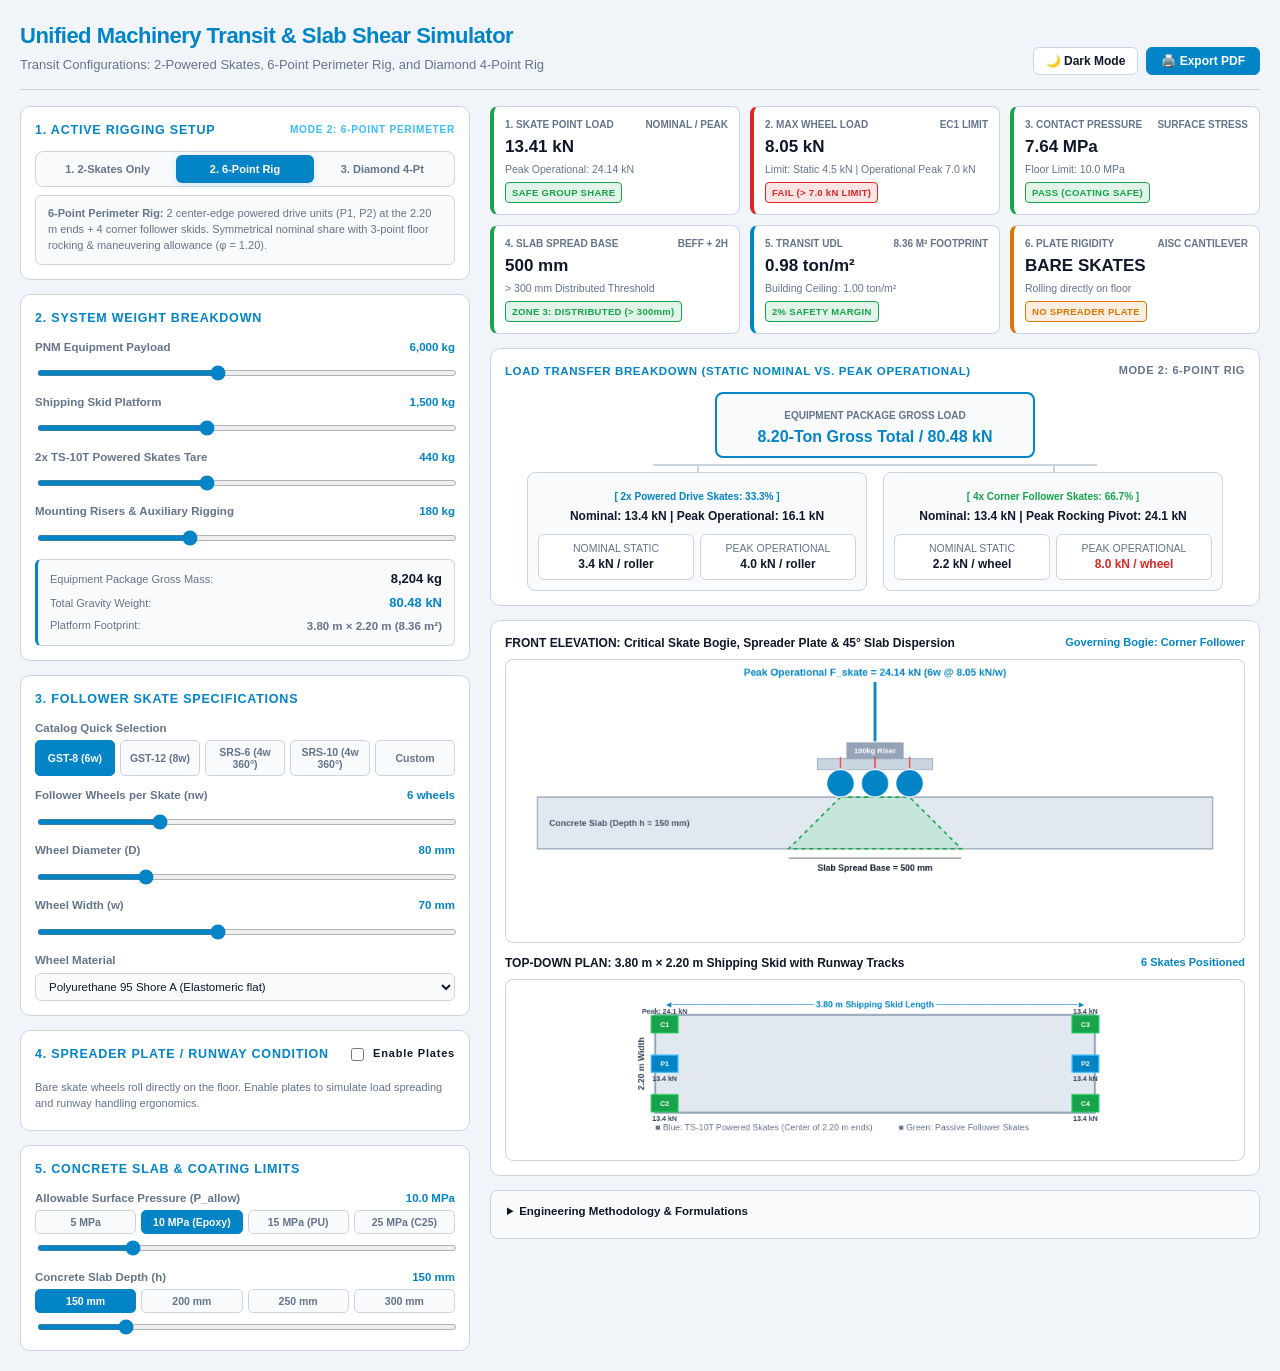
==== index.html @ 32d45520 "docs: refine engineering terminology from dynamic peak to peak operational load" ====
<!DOCTYPE html>
<html lang="en">
<head>
  <meta charset="UTF-8">
  <meta name="viewport" content="width=device-width, initial-scale=1.0">
  <title>Unified Machinery Transit & Slab Shear Simulator</title>

  <!-- Primary Meta Tags -->
  <meta name="title" content="Unified Machinery Transit & Slab Shear Simulator">
  <meta name="description" content="Civil & structural transit verification simulator: 2-skate baseline, 6-point perimeter rig, and Diamond 4-point rig with live spreader plate rigidity and slab shear dispersion.">
  <meta name="theme-color" content="#0b1120">

  <!-- Open Graph & Social Preview Cards -->
  <meta property="og:type" content="website">
  <meta property="og:url" content="https://loadskatesim.amirulazhj.tech/">
  <meta property="og:title" content="Unified Machinery Transit & Slab Shear Simulator">
  <meta property="og:description" content="Compare 2-skate, 6-point, and Diamond 4-point rigs against slab limits with live spreader plate curling and punching shear analysis.">
  <meta property="og:image" content="https://loadskatesim.amirulazhj.tech/preview.png">
  <meta property="og:image:width" content="1200">
  <meta property="og:image:height" content="630">

  <!-- Twitter Card -->
  <meta name="twitter:card" content="summary_large_image">
  <meta name="twitter:title" content="Unified Machinery Transit & Slab Shear Simulator">
  <meta name="twitter:description" content="Compare 2-skate, 6-point, and Diamond 4-point rigs against slab limits with live spreader plate curling analysis.">
  <meta name="twitter:image" content="https://loadskatesim.amirulazhj.tech/preview.png">

  <!-- Favicon Fallback for Link Previews -->
  <link rel="icon" type="image/svg+xml" href="data:image/svg+xml,<svg xmlns='http://www.w3.org/2000/svg' viewBox='0 0 100 100'><rect width='100' height='100' rx='20' fill='%230284c7'/><text y='.9em' font-size='70' x='15'>⚙️</text></svg>">

  <link rel="stylesheet" href="style.css">
</head>
<body>

<header class="header">
  <div>
    <h1>Unified Machinery Transit & Slab Shear Simulator</h1>
    <p>Transit Configurations: 2-Powered Skates, 6-Point Perimeter Rig, and Diamond 4-Point Rig</p>
  </div>
  <div class="header-actions">
    <!-- THEME TOGGLE BUTTON -->
    <button id="btnThemeToggle" class="btn-theme-toggle" type="button" aria-label="Toggle Light / Dark Mode" title="Toggle Light / Dark Mode">
      ☀️ Light Mode
    </button>
    <button onclick="window.print()" class="btn-action" aria-label="Export calculation report as PDF">🖨️ Export PDF</button>
  </div>
</header>

<main class="app-container">
  <!-- LEFT: CONTROLS -->
  <section class="controls-col" aria-label="Simulation Controls">
    
    <!-- 1. RIG CONFIGURATION SELECTOR -->
    <div class="panel">
      <div class="panel-title">
        <span>1. Active Rigging Setup</span>
        <span style="font-size:10px; color:#38bdf8;" id="lblSetupSummary">Mode 2: 6-Point Perimeter</span>
      </div>
      <div class="setup-toggle" role="tablist" aria-label="Rigging Configuration Selection">
        <button class="setup-btn" id="btnSetup1" role="tab" aria-selected="false">1. 2-Skates Only</button>
        <button class="setup-btn active" id="btnSetup2" role="tab" aria-selected="true">2. 6-Point Rig</button>
        <button class="setup-btn" id="btnSetup3" role="tab" aria-selected="false">3. Diamond 4-Pt</button>
      </div>
      <div class="sub-box" id="setupDesc" role="status">
        <strong>6-Point Perimeter Rig:</strong> 2 center-edge powered drive units (P1, P2) at the 2.20 m ends + 4 corner follower skids. Symmetrical nominal share with 3-point floor rocking & maneuvering allowance (φ = 1.20).
      </div>
    </div>

    <!-- 2. TOTAL SYSTEM MASS (STABLE, UNAFFECTED BY SPREADER PLATES) -->
    <div class="panel">
      <div class="panel-title"><span>2. System Weight Breakdown</span></div>
      <div class="form-group">
        <div class="label-wrap"><label for="inputPnmMass">PNM Equipment Payload</label><span class="val" id="lblPnmMass">6,000 kg</span></div>
        <input type="range" id="inputPnmMass" min="3000" max="10000" step="250" value="6000" aria-label="PNM Equipment Payload in kg">
      </div>
      <div class="form-group">
        <div class="label-wrap"><label for="inputSkidMass">Shipping Skid Platform</label><span class="val" id="lblSkidMass">1,500 kg</span></div>
        <input type="range" id="inputSkidMass" min="500" max="3000" step="100" value="1500" aria-label="Shipping Skid Platform mass in kg">
      </div>
      <div class="form-group">
        <div class="label-wrap"><label for="inputPoweredTare">2x TS-10T Powered Skates Tare</label><span class="val" id="lblPoweredTare">440 kg</span></div>
        <input type="range" id="inputPoweredTare" min="200" max="800" step="20" value="440" aria-label="2x TS-10T Powered Skates Tare in kg">
      </div>
      <div class="form-group">
        <div class="label-wrap"><label for="inputRiserMass">Mounting Risers & Auxiliary Rigging</label><span class="val" id="lblRiserMass">180 kg</span></div>
        <input type="range" id="inputRiserMass" min="0" max="500" step="10" value="180" aria-label="Mounting Risers and Auxiliary Rigging mass in kg">
      </div>

      <div class="sub-box sub-box-highlight">
        <div class="sub-box-row">
          <span>Equipment Package Gross Mass:</span>
          <strong id="lblTotalGrossMass">8,120 kg</strong>
        </div>
        <div class="sub-box-row">
          <span>Total Gravity Weight:</span>
          <strong id="lblTotalGrossWeight" class="val-accent">79.66 kN</strong>
        </div>
        <div class="sub-box-row">
          <span>Platform Footprint:</span>
          <strong class="val-muted">3.80 m × 2.20 m (8.36 m²)</strong>
        </div>
      </div>
    </div>

    <!-- 3. FOLLOWER SKATE SPECIFICATIONS -->
    <div class="panel" id="panelFollower">
      <div class="panel-title"><span>3. Follower Skate Specifications</span></div>
      <div class="form-group">
        <span class="label-wrap">Catalog Quick Selection</span>
        <div class="btn-group" id="btnGroupModels" style="flex-wrap: wrap;" role="group" aria-label="Skate catalog model selection">
          <button class="btn-preset active" data-model="GST-8">GST-8 (6w)</button>
          <button class="btn-preset" data-model="GST-12">GST-12 (8w)</button>
          <button class="btn-preset" data-model="SRS-6">SRS-6 (4w 360°)</button>
          <button class="btn-preset" data-model="SRS-10">SRS-10 (4w 360°)</button>
          <button class="btn-preset" data-model="CUSTOM">Custom</button>
        </div>
      </div>

      <div class="form-group">
        <div class="label-wrap"><label for="inputFollowerWheels">Follower Wheels per Skate (nw)</label><span class="val" id="lblFollowerWheels">6 wheels</span></div>
        <input type="range" id="inputFollowerWheels" min="2" max="16" step="2" value="6" aria-label="Follower Wheels per Skate">
      </div>
      <div class="form-group">
        <div class="label-wrap"><label for="inputFollowerDia">Wheel Diameter (D)</label><span class="val" id="lblFollowerDia">80 mm</span></div>
        <input type="range" id="inputFollowerDia" min="60" max="140" step="5" value="80" aria-label="Wheel Diameter in mm">
      </div>
      <div class="form-group">
        <div class="label-wrap"><label for="inputFollowerWidth">Wheel Width (w)</label><span class="val" id="lblFollowerWidth">70 mm</span></div>
        <input type="range" id="inputFollowerWidth" min="40" max="110" step="5" value="70" aria-label="Wheel Width in mm">
      </div>
      <div class="form-group">
        <label class="label-wrap" for="selectFollowerMat">Wheel Material</label>
        <select id="selectFollowerMat" aria-label="Wheel Material Selection">
          <option value="pu" selected>Polyurethane 95 Shore A (Elastomeric flat)</option>
          <option value="nylon">Polyamide / Nylon PA6 (Semi-rigid contact)</option>
          <option value="steel">Cast Steel / Iron (Rigid contact)</option>
        </select>
      </div>
    </div>

    <!-- 4. SPREADER PLATE CONFIGURATION -->
    <div class="panel">
      <div class="panel-title">
        <span>4. Spreader Plate / Runway Condition</span>
        <label style="display:flex; align-items:center; gap:6px; cursor:pointer; text-transform:none; font-size:11px;">
          <input type="checkbox" id="checkPlateEnable" style="accent-color:var(--accent); cursor:pointer;" aria-label="Enable Spreader Plates Runway">
          <strong style="color:var(--text-primary);">Enable Plates</strong>
        </label>
      </div>

      <div id="plateControls" style="display:none;">
        <div class="form-group"> 
          <label class="label-wrap" for="selectPlateSteel">Plate Material (10 Engineering Grades)</label>
          <select id="selectPlateSteel" aria-label="Spreader Plate Material Grade">
            <optgroup label="Structural & High-Strength Steels">
              <option value="ss400" selected>SS400 / S275JR (fy = 275 MPa)</option>
              <option value="s355">S355J2 / A572-50 (fy = 355 MPa)</option>
              <option value="strenx700">Strenx 700 (fy = 700 MPa)</option>
              <option value="hardox450">Hardox 450 (fy = 1,200 MPa)</option>
            </optgroup>
            <optgroup label="Lightweight Structural Metals">
              <option value="al6061">Aluminum 6061-T6 (fy = 276 MPa)</option>
              <option value="al7075">Aluminum 7075-T6 (fy = 505 MPa)</option>
            </optgroup>
            <optgroup label="Advanced Composites & Cleanroom">
              <option value="cfrp">Carbon Fiber CFRP (fy = 600 MPa)</option>
              <option value="g10">G10 / FR-4 Epoxy Glass (fy = 340 MPa)</option>
            </optgroup>
            <optgroup label="Floor-Safe Polymers & Timber">
              <option value="uhmwpe">UHMWPE Mat Polymer (fy = 25 MPa)</option>
              <option value="plywood">Phenolic Birch Plywood (fy = 35 MPa)</option>
            </optgroup>
          </select>
        </div>

        <div class="form-group">
          <span class="label-wrap">Runway Track Format Presets</span>
          <div class="btn-group" id="btnGroupPlates" style="flex-wrap: wrap;" role="group" aria-label="Runway Sheet Format Presets">
            <button class="btn-preset" data-w="300" data-l="300">Min Pad (300×300)</button>
            <button class="btn-preset active" data-w="610" data-l="2440">2×8 ft Runner</button>
            <button class="btn-preset" data-w="1220" data-l="2440">4×8 ft Sheet</button>
            <button class="btn-preset" data-w="1000" data-l="2000">Euro (1×2m)</button>
          </div>
        </div>

        <div class="form-group">
          <div class="label-wrap"><label for="inputPlateWidth">Runway Sheet Width (W)</label><span class="val" id="lblPlateWidth">610 mm</span></div>
          <input type="range" id="inputPlateWidth" min="250" max="1500" step="25" value="610" aria-label="Runway Sheet Width in mm">
        </div>
        <div class="form-group">
          <div class="label-wrap"><label for="inputPlateLength">Runway Sheet Length (L)</label><span class="val" id="lblPlateLength">2,440 mm</span></div>
          <input type="range" id="inputPlateLength" min="300" max="3000" step="50" value="2440" aria-label="Runway Sheet Length in mm">
        </div>
        <div class="form-group">
          <div class="label-wrap"><label for="inputPlateThick">Plate Thickness (t)</label><span class="val" id="lblPlateThick">16 mm</span></div>
          <input type="range" id="inputPlateThick" min="2" max="60" step="1" value="16" aria-label="Plate Thickness in mm">
        </div>

        <div class="sub-box sub-box-highlight">
          <div class="sub-box-row">
            <span>Code Minimum Width (B_min = 2h):</span>
            <strong id="lblRecWidth" class="val-accent">300 mm</strong>
          </div>
          <div class="sub-box-row">
            <span>Required Rigidity Thickness (t_req):</span>
            <strong id="lblRecThick" class="val-warn">11.2 mm</strong>
          </div>
          <div class="sub-box-divider">
            <div class="sub-box-row">
              <span>Single Runway Sheet Mass:</span>
              <strong id="lblPlateHandlingWeight">18.7 kg</strong>
            </div>
            <div id="lblHandlingBadge" style="font-size:10.5px; margin-top:2px;">Easy 1-Man Handling</div>
          </div>
        </div>
      </div>
      <div id="plateDisabledMsg" style="font-size:11px; color:var(--text-secondary); padding:4px 0;">
        Bare skate wheels roll directly on the floor. Enable plates to simulate load spreading and runway handling ergonomics.
      </div>
    </div>

    <!-- 5. FLOOR & SLAB BOUNDARY SETTINGS -->
    <div class="panel">
      <div class="panel-title"><span>5. Concrete Slab & Coating Limits</span></div>
      <div class="form-group">
        <label class="label-wrap" for="inputFloorStress"><span>Allowable Surface Pressure (P_allow)</span><span class="val" id="lblFloorStress">10.0 MPa</span></label>
        <div class="btn-group" id="btnGroupStress" style="flex-wrap: wrap;" role="group" aria-label="Surface pressure presets">
          <button class="btn-preset" data-stress="5.0">5 MPa</button>
          <button class="btn-preset active" data-stress="10.0">10 MPa (Epoxy)</button>
          <button class="btn-preset" data-stress="15.0">15 MPa (PU)</button>
          <button class="btn-preset" data-stress="25.0">25 MPa (C25)</button>
        </div>
        <input type="range" id="inputFloorStress" min="3" max="35" step="0.5" value="10" style="margin-top:6px;" aria-label="Allowable Surface Pressure in MPa">
      </div>

      <div class="form-group">
        <label class="label-wrap" for="inputSlabDepth"><span>Concrete Slab Depth (h)</span><span class="val" id="lblSlabDepth">150 mm</span></label>
        <div class="btn-group" id="btnGroupSlab" role="group" aria-label="Concrete slab depth presets">
          <button class="btn-preset active" data-h="150">150 mm</button>
          <button class="btn-preset" data-h="200">200 mm</button>
          <button class="btn-preset" data-h="250">250 mm</button>
          <button class="btn-preset" data-h="300">300 mm</button>
        </div>
        <input type="range" id="inputSlabDepth" min="100" max="350" step="10" value="150" style="margin-top:6px;" aria-label="Concrete Slab Depth in mm">
      </div>
    </div>

  </section>

  <!-- RIGHT: REAL-TIME RESULTS & VISUALIZATIONS -->
  <section class="visuals-col" aria-label="Simulation Visualizations and Results">

    <!-- 6 METRIC CARDS -->
    <div class="dashboard-grid" role="region" aria-label="Live Structural Metrics">
      <div class="dash-card" id="cardSkateLoad">
        <div class="meta"><span>1. SKATE POINT LOAD</span><span id="tagSkateMode">Nominal / Peak</span></div>
        <div class="main-val" id="valSkateLoad">13.53 kN</div>
        <div class="sub" id="subSkateLoad">Peak Operational: 24.36 kN</div>
        <div class="status-badge status-pass" id="badgeSkateLoad">SAFE GROUP</div>
      </div>

      <div class="dash-card" id="cardWheelLoad">
        <div class="meta"><span>2. MAX WHEEL LOAD</span><span>EC1 Limit</span></div>
        <div class="main-val" id="valWheelLoad">4.06 kN</div>
        <div class="sub" id="subWheelLoad">Limit: Static 4.5 kN | Operational Peak 7.0 kN</div>
        <div class="status-badge status-pass" id="badgeWheelLoad">PASS (SAFE)</div>
      </div>

      <div class="dash-card" id="cardPressure">
        <div class="meta"><span>3. CONTACT PRESSURE</span><span>Surface Stress</span></div>
        <div class="main-val" id="valPressure">4.20 MPa</div>
        <div class="sub" id="subPressure">Epoxy Limit: 10.0 MPa</div>
        <div class="status-badge status-pass" id="badgePressure">PASS (COATING SAFE)</div>
      </div>

      <div class="dash-card" id="cardDispersion">
        <div class="meta"><span>4. SLAB SPREAD BASE</span><span>Beff + 2h</span></div>
        <div class="main-val" id="valDispersion">620 mm</div>
        <div class="sub" id="subDispersion">&gt; 300 mm Distributed Threshold</div>
        <div class="status-badge status-pass" id="badgeDispersion">ZONE 3: DISTRIBUTED</div>
      </div>

      <div class="dash-card" id="cardUdl">
        <div class="meta"><span>5. TRANSIT UDL</span><span>8.36 m² Footprint</span></div>
        <div class="main-val" id="valUdl">0.97 ton/m²</div>
        <div class="sub">Building Ceiling: 1.00 ton/m²</div>
        <div class="status-badge status-pass" id="badgeUdl">PASS (SAFE UDL)</div>
      </div>

      <div class="dash-card" id="cardRigidity">
        <div class="meta"><span>6. PLATE RIGIDITY</span><span>AISC Cantilever</span></div>
        <div class="main-val" id="valRigidity">BARE SKATES</div>
        <div class="sub" id="subRigidity">No Spreader Plate Installed</div>
        <div class="status-badge status-warn" id="badgeRigidity">DIRECT ROLL</div>
      </div>
    </div>

    <!-- DYNAMIC LOAD TREE -->
    <div class="tree-container" role="region" aria-label="Load Transfer Hierarchy">
      <div class="tree-title">
        <span>Load Transfer Breakdown (Static Nominal vs. Peak Operational)</span>
        <span style="color:var(--text-secondary); font-size:11px;" id="lblTreeModeTag">Mode 2: 6-Point Rig</span>
      </div>
      <div class="tree-node-root">
        <span style="font-size:10px; color:var(--text-secondary); text-transform:uppercase; font-weight:700;">Equipment Package Gross Load</span>
        <div style="font-size:16px; font-weight:800; color:var(--accent);" id="treeRootVal">8.12-Ton Gross Total / 79.66 kN</div>
      </div>
      <div class="tree-branches" id="treeBranchWrap"></div>
    </div>

    <!-- CANVASES -->
    <div class="canvas-panel" role="region" aria-label="Schematic Engineering Diagrams">
      <div>
        <div style="font-size:12px; font-weight:700; color:var(--text-primary); margin-bottom:6px; display:flex; justify-content:space-between;">
          <span>FRONT ELEVATION: Critical Skate Bogie, Spreader Plate & 45° Slab Dispersion</span>
          <span style="color:var(--accent); font-size:11px;" id="lblFrontElevationSub">Governing Bogie: Corner Follower</span>
        </div>
        <div class="canvas-wrap">
          <canvas id="frontCanvas" width="940" height="360" role="img" aria-label="Front elevation cross-section schematic showing bogie wheel axles, spreader plate cantilever behavior, and 45 degree punch shear dispersion through concrete slab"></canvas>
        </div>
      </div>

      <div>
        <div style="font-size:12px; font-weight:700; color:var(--text-primary); margin-bottom:6px; display:flex; justify-content:space-between;">
          <span>TOP-DOWN PLAN: 3.80 m × 2.20 m Shipping Skid with Runway Tracks</span>
          <span style="color:var(--accent); font-size:11px;" id="lblTopPlanSub">6 Skates Positioned</span>
        </div>
        <div class="canvas-wrap">
          <canvas id="topCanvas" width="940" height="230" role="img" aria-label="Top-down plan view schematic of the 3.80 meter by 2.20 meter shipping skid platform with powered and follower skate layout"></canvas>
        </div>
      </div>
    </div>

    <!-- ASSUMPTIONS DRAWER -->
    <details class="assumptions-box">
      <summary>Engineering Methodology & Formulations</summary>
      <ul>
        <li><strong>Structural Code Minimum vs. Runway Practices:</strong> The building's structural slab mandates an absolute minimum spread width <i>B</i><sub>code, min</sub> = 2<i>h</i> (300 mm for a 150 mm slab) to transition punching shear into Zone 3 flexure. In practical transit, riggers use wider runway sheets (e.g., 610 mm or 1220 mm wide) so skates do not roll off the edge, which also significantly reduces the manual labor of leapfrogging small plates.</li>
        <li><strong>Peak Operational Load Mechanics (Rocking vs. Dynamic Inertia):</strong> Equipment transit at creeping speeds (&lt; 0.1 m/s) does not involve high-velocity inertial acceleration (<i>F = ma</i>). Instead, the governing peak operational load accounts for two real-world site conditions: (1) <strong>3-point floor out-of-flatness rocking</strong>, where concrete slab leveling tolerances shift 25%–35% of gross load onto a pivot corner, and (2) a <strong>quasi-static maneuvering allowance (φ = 1.20)</strong> per EN 1991-3 covering motor drive starting torque, stopping pitch, and wheel crossover at slab construction joints.</li>
        <li><strong>Mode 1 (2 Powered Skates Only):</strong> Baseline benchmark. Total gross load is divided equally by 2 (50% each = 40.2 kN nominal). The powered skates are positioned at the center of the 2.20 m ends. Without outriggers, high roller loads (&gt; 10 kN) cause severe slab punching risk.</li>
        <li><strong>Mode 2 (6-Point Perimeter Rig):</strong> 2 powered drive units (P1, P2) located at the center of the 2.20 m ends + 4 corner follower skids. Symmetrical nominal share is 1/6 each (13.5 kN). Floor rocking & maneuvering peak assumes 25% × 1.20 = 24.4 kN on the heaviest pivot corner, with 50% wheel ground contact.</li>
        <li><strong>Mode 3 (Diamond 4-Point Rig):</strong> 2 powered units (P1, P2) at the 2.20 m ends + 2 centerline swivel bogies (F1, F2) on the 3.80 m sides. Nominal share is 1/4 (20.3 kN). Deceleration pitching applies 35% × 1.20 = 34.1 kN peak. Enables 360° zero-turn rotation without floor scrubbing.</li>
        <li><strong>Spreader Plate Cantilever Mechanics (AISC Design Guide 1):</strong> Overhang cantilever distance <i>c</i> = (<i>B</i> − <i>W</i><sub>skate</sub>) / 2. Required plate thickness <i>t</i><sub>req</sub> = <i>c</i> √(3<i>p</i> / σ<sub>allow</sub>). If <i>t</i> &lt; <i>t</i><sub>req</sub>, the plate curls upward (potato chip), causing edge lift-off and concentrating the entire load as an illegal point punch.</li>
      </ul>
    </details>

  </section>
</main>

<!-- ENTRY SCRIPT: NATIVE ES6 MODULE -->
<script type="module" src="js/main.js"></script>
</body>
</html>
---- style.css ----
:root {
  /* DARK THEME (DEFAULT) */
  --bg-main: #0b1120;
  --bg-card: #1e293b;
  --bg-panel: #0f172a;
  --border: #334155;
  --accent: #38bdf8;
  --accent-glow: rgba(56, 189, 248, 0.25);
  --text-primary: #f8fafc;
  --text-secondary: #94a3b8;
  --pass: #22c55e;
  --pass-bg: rgba(34, 197, 94, 0.15);
  --fail: #ef4444;
  --fail-bg: rgba(239, 68, 68, 0.15);
  --warn: #eab308;
  --warn-bg: rgba(234, 179, 8, 0.15);
  --purple: #a855f7;
  --canvas-bg: #060913;
}

[data-theme="light"] {
  /* LIGHT THEME (CLEAN SLATE & WHITE) */
  --bg-main: #f1f5f9;
  --bg-card: #ffffff;
  --bg-panel: #f8fafc;
  --border: #cbd5e1;
  --accent: #0284c7;
  --accent-glow: rgba(2, 132, 199, 0.15);
  --text-primary: #0f172a;
  --text-secondary: #64748b;
  --pass: #16a34a;
  --pass-bg: rgba(22, 163, 74, 0.12);
  --fail: #dc2626;
  --fail-bg: rgba(220, 38, 38, 0.12);
  --warn: #d97706;
  --warn-bg: rgba(217, 119, 6, 0.12);
  --purple: #9333ea;
  --canvas-bg: #ffffff;
}

* { box-sizing: border-box; }

body {
  font-family: -apple-system, BlinkMacSystemFont, "Segoe UI", Roboto, "Helvetica Neue", Arial, sans-serif;
  background: var(--bg-main);
  color: var(--text-primary);
  margin: 0;
  padding: 20px;
  line-height: 1.45;
  transition: background-color 0.2s ease, color 0.2s ease;
}

/* Accessibility Focus States */
button:focus-visible, input:focus-visible, select:focus-visible, summary:focus-visible {
  outline: 2px solid var(--accent);
  outline-offset: 2px;
}

.header {
  max-width: 1440px;
  margin: 0 auto 16px auto;
  padding-bottom: 14px;
  border-bottom: 1px solid var(--border);
  display: flex;
  justify-content: space-between;
  align-items: flex-end;
  flex-wrap: wrap;
  gap: 12px;
}

.header h1 {
  margin: 0;
  font-size: 22px;
  color: var(--accent);
  letter-spacing: -0.5px;
}

.header p {
  margin: 4px 0 0 0;
  font-size: 13px;
  color: var(--text-secondary);
}

.header-actions {
  display: flex;
  gap: 8px;
  align-items: center;
}

.btn-action {
  background: var(--accent);
  color: #ffffff;
  border: 1px solid var(--accent);
  padding: 6px 14px;
  border-radius: 6px;
  font-size: 12px;
  font-weight: 700;
  cursor: pointer;
  text-decoration: none;
  display: inline-flex;
  align-items: center;
  gap: 5px;
  transition: all 0.15s ease;
}
.btn-action:hover { opacity: 0.9; }

.btn-theme-toggle {
  background: var(--bg-card);
  color: var(--text-primary);
  border: 1px solid var(--border);
  padding: 6px 12px;
  border-radius: 6px;
  font-size: 12px;
  font-weight: 600;
  cursor: pointer;
  display: inline-flex;
  align-items: center;
  gap: 6px;
  transition: all 0.15s ease;
}
.btn-theme-toggle:hover {
  border-color: var(--accent);
  color: var(--accent);
}

.app-container {
  max-width: 1440px;
  margin: 0 auto;
  display: grid;
  grid-template-columns: 450px 1fr;
  gap: 20px;
}

.controls-col {
  display: flex;
  flex-direction: column;
  gap: 14px;
}

.panel {
  background: var(--bg-card);
  border: 1px solid var(--border);
  border-radius: 10px;
  padding: 14px;
  transition: background-color 0.2s ease, border-color 0.2s ease;
}

.panel-title {
  font-size: 12.5px;
  font-weight: 700;
  color: var(--accent);
  text-transform: uppercase;
  letter-spacing: 0.8px;
  margin-bottom: 12px;
  display: flex;
  align-items: center;
  justify-content: space-between;
}

.form-group { margin-bottom: 11px; }
.form-group:last-child { margin-bottom: 0; }

.label-wrap {
  display: flex;
  justify-content: space-between;
  font-size: 11.5px;
  font-weight: 600;
  color: var(--text-secondary);
  margin-bottom: 4px;
}
.label-wrap .val { color: var(--accent); font-weight: 700; }

input[type=range] {
  width: 100%;
  height: 6px;
  background: var(--border);
  border-radius: 3px;
  outline: none;
  accent-color: var(--accent);
  cursor: pointer;
}

select {
  width: 100%;
  padding: 6px 9px;
  background: var(--bg-panel);
  border: 1px solid var(--border);
  border-radius: 6px;
  color: var(--text-primary);
  font-size: 11.5px;
  cursor: pointer;
}

.btn-group {
  display: flex;
  gap: 5px;
  margin-top: 4px;
}

.btn-preset {
  flex: 1;
  padding: 5px 6px;
  background: var(--bg-panel);
  border: 1px solid var(--border);
  border-radius: 5px;
  color: var(--text-secondary);
  font-size: 10.5px;
  cursor: pointer;
  font-weight: 600;
  transition: all 0.15s ease;
  text-align: center;
}
.btn-preset:hover, .btn-preset.active {
  background: var(--accent);
  color: #ffffff;
  border-color: var(--accent);
}

.setup-toggle {
  display: grid;
  grid-template-columns: 1fr 1fr 1fr;
  background: var(--bg-panel);
  padding: 3px;
  border-radius: 8px;
  border: 1px solid var(--border);
  margin-top: 4px;
}

.setup-btn {
  padding: 8px 4px;
  font-size: 11px;
  font-weight: 700;
  text-align: center;
  border-radius: 6px;
  cursor: pointer;
  border: none;
  color: var(--text-secondary);
  background: transparent;
  transition: all 0.2s;
}
.setup-btn.active {
  background: var(--accent);
  color: #ffffff;
  box-shadow: 0 2px 8px var(--accent-glow);
}

.sub-box {
  background: var(--bg-panel);
  border: 1px solid var(--border);
  border-radius: 6px;
  padding: 10px 12px;
  font-size: 11px;
  color: var(--text-secondary);
  margin-top: 8px;
  transition: background-color 0.2s ease, border-color 0.2s ease, color 0.2s ease;
}

.sub-box-highlight {
  border-left: 3px solid var(--accent);
  background: var(--bg-panel);
  margin-top: 12px;
}

.sub-box-row {
  display: flex;
  justify-content: space-between;
  align-items: center;
  margin-bottom: 5px;
}
.sub-box-row:last-child {
  margin-bottom: 0;
}
.sub-box-row span {
  color: var(--text-secondary);
}
.sub-box-row strong {
  color: var(--text-primary);
  font-size: 13px;
  font-weight: 700;
}

.sub-box-divider {
  margin-top: 6px;
  padding-top: 6px;
  border-top: 1px dashed var(--border);
}

.val-accent { color: var(--accent) !important; }
.val-warn { color: var(--warn) !important; }
.val-muted { color: var(--text-secondary) !important; font-size: 11.5px !important; }

.visuals-col {
  display: flex;
  flex-direction: column;
  gap: 14px;
}

.dashboard-grid {
  display: grid;
  grid-template-columns: repeat(3, 1fr);
  gap: 10px;
}

.dash-card {
  background: var(--bg-card);
  border: 1px solid var(--border);
  border-radius: 8px;
  padding: 11px;
  border-left: 4px solid var(--accent);
  position: relative;
  transition: background-color 0.2s ease, border-color 0.2s ease;
}
.dash-card.card-pass { border-left-color: var(--pass); }
.dash-card.card-fail { border-left-color: var(--fail); }
.dash-card.card-warn { border-left-color: var(--warn); }

.dash-card .meta {
  font-size: 10px;
  color: var(--text-secondary);
  text-transform: uppercase;
  font-weight: 700;
  margin-bottom: 3px;
  display: flex;
  justify-content: space-between;
}

.dash-card .main-val {
  font-size: 17px;
  font-weight: 800;
  color: var(--text-primary);
  margin-bottom: 2px;
}

.dash-card .sub { font-size: 10.5px; color: var(--text-secondary); }

.status-badge {
  display: inline-block;
  padding: 2.5px 6px;
  border-radius: 4px;
  font-size: 9.5px;
  font-weight: 800;
  margin-top: 5px;
  letter-spacing: 0.3px;
}
.status-pass { background: var(--pass-bg); color: var(--pass); border: 1px solid var(--pass); }
.status-fail { background: var(--fail-bg); color: var(--fail); border: 1px solid var(--fail); }
.status-warn { background: var(--warn-bg); color: var(--warn); border: 1px solid var(--warn); }

/* LOAD BREAKDOWN TREE DIAGRAM */
.tree-container {
  background: var(--bg-card);
  border: 1px solid var(--border);
  border-radius: 10px;
  padding: 14px;
}
.tree-title {
  font-size: 11.5px;
  font-weight: 700;
  color: var(--accent);
  text-transform: uppercase;
  letter-spacing: 0.6px;
  margin-bottom: 12px;
  display: flex;
  justify-content: space-between;
}
.tree-node-root {
  background: var(--bg-panel);
  border: 2px solid var(--accent);
  border-radius: 8px;
  padding: 8px 12px;
  text-align: center;
  max-width: 320px;
  margin: 0 auto;
}
.tree-branches {
  display: flex;
  justify-content: center;
  gap: 16px;
  margin-top: 14px;
  position: relative;
  flex-wrap: wrap;
}
.tree-branches::before {
  content: "";
  position: absolute;
  top: -8px;
  left: 20%;
  right: 20%;
  height: 2px;
  background: var(--border);
}
.tree-branch-col {
  flex: 1;
  min-width: 240px;
  max-width: 340px;
  background: var(--bg-panel);
  border: 1px solid var(--border);
  border-radius: 8px;
  padding: 10px;
  text-align: center;
  position: relative;
}
.tree-branch-col::before {
  content: "";
  position: absolute;
  top: -8px;
  left: 50%;
  width: 2px;
  height: 8px;
  background: var(--border);
}
.tree-leaf-grid {
  display: grid;
  grid-template-columns: 1fr 1fr;
  gap: 6px;
  margin-top: 8px;
}
.tree-leaf {
  background: var(--bg-card);
  border: 1px solid var(--border);
  border-radius: 6px;
  padding: 6px 4px;
  font-size: 10.5px;
  color: var(--text-secondary);
}
.tree-leaf strong { display: block; font-size: 12px; color: var(--text-primary); }

.canvas-panel {
  background: var(--bg-card);
  border: 1px solid var(--border);
  border-radius: 10px;
  padding: 14px;
  display: flex;
  flex-direction: column;
  gap: 12px;
}

.canvas-wrap {
  background: var(--canvas-bg);
  border-radius: 8px;
  border: 1px solid var(--border);
  overflow: hidden;
  transition: background-color 0.2s ease;
  width: 100%;
}

#frontCanvas {
  aspect-ratio: 940 / 360;
}

#topCanvas {
  aspect-ratio: 940 / 230;
}

canvas {
  display: block;
  width: 100%;
  height: auto;
}

.assumptions-box {
  background: var(--bg-panel);
  border: 1px solid var(--border);
  border-radius: 8px;
  padding: 12px 16px;
  font-size: 11.5px;
  color: var(--text-secondary);
}
.assumptions-box summary {
  font-weight: 700;
  color: var(--text-primary);
  cursor: pointer;
  outline: none;
  margin-bottom: 6px;
}
.assumptions-box ul { margin: 6px 0 0 16px; padding: 0; }
.assumptions-box li { margin-bottom: 4px; }

/* Responsive Media Queries */
@media (max-width: 1024px) {
  .app-container { grid-template-columns: 1fr; }
  .dashboard-grid { grid-template-columns: repeat(2, 1fr); }
}

@media (max-width: 680px) {
  body { padding: 12px; }
  .header { flex-direction: column; align-items: flex-start; }
  .header-actions { width: 100%; justify-content: flex-start; }
  .setup-toggle { grid-template-columns: 1fr; }
  .dashboard-grid { grid-template-columns: 1fr; }
  .tree-branches::before { display: none; }
  .tree-branch-col { max-width: 100%; }
}

/* Professional Print / PDF Export Report */
@media print {
  @page {
    size: A4 portrait;
    margin: 10mm 12mm;
  }
  body {
    background: #ffffff !important;
    color: #0f172a !important;
    padding: 0 !important;
    font-size: 11px !important;
  }
  .header-actions, .setup-toggle, .btn-group, input[type=range], select, .btn-theme-toggle {
    display: none !important;
  }
  .header {
    border-bottom: 2px solid #0f172a !important;
    margin-bottom: 12px !important;
    padding-bottom: 6px !important;
  }
  .header h1 {
    color: #0f172a !important;
    font-size: 18px !important;
  }
  .header p {
    color: #475569 !important;
    font-size: 11px !important;
  }
  .app-container {
    display: block !important;
  }
  .controls-col {
    display: grid !important;
    grid-template-columns: repeat(2, 1fr) !important;
    gap: 8px !important;
    margin-bottom: 12px !important;
  }
  .panel, .canvas-panel, .dash-card, .tree-container, .assumptions-box {
    border: 1px solid #cbd5e1 !important;
    background: #ffffff !important;
    color: #0f172a !important;
    box-shadow: none !important;
    page-break-inside: avoid;
    margin-bottom: 10px !important;
  }
  .dashboard-grid {
    grid-template-columns: repeat(3, 1fr) !important;
    gap: 8px !important;
    page-break-inside: avoid;
  }
  .dash-card {
    padding: 8px !important;
  }
  .dash-card .main-val, strong {
    color: #0f172a !important;
  }
  .dash-card .sub, .meta, .sub-box-row span, .label-wrap {
    color: #475569 !important;
  }
  .status-badge {
    border: 1px solid #64748b !important;
    background: #f8fafc !important;
    color: #0f172a !important;
  }
  .canvas-wrap {
    border: 1px solid #94a3b8 !important;
    background: #ffffff !important;
  }
  .tree-branch-col {
    border: 1px solid #cbd5e1 !important;
    background: #f8fafc !important;
  }
  .tree-leaf {
    border: 1px solid #e2e8f0 !important;
    background: #ffffff !important;
  }
  .assumptions-box {
    display: block !important;
  }
}
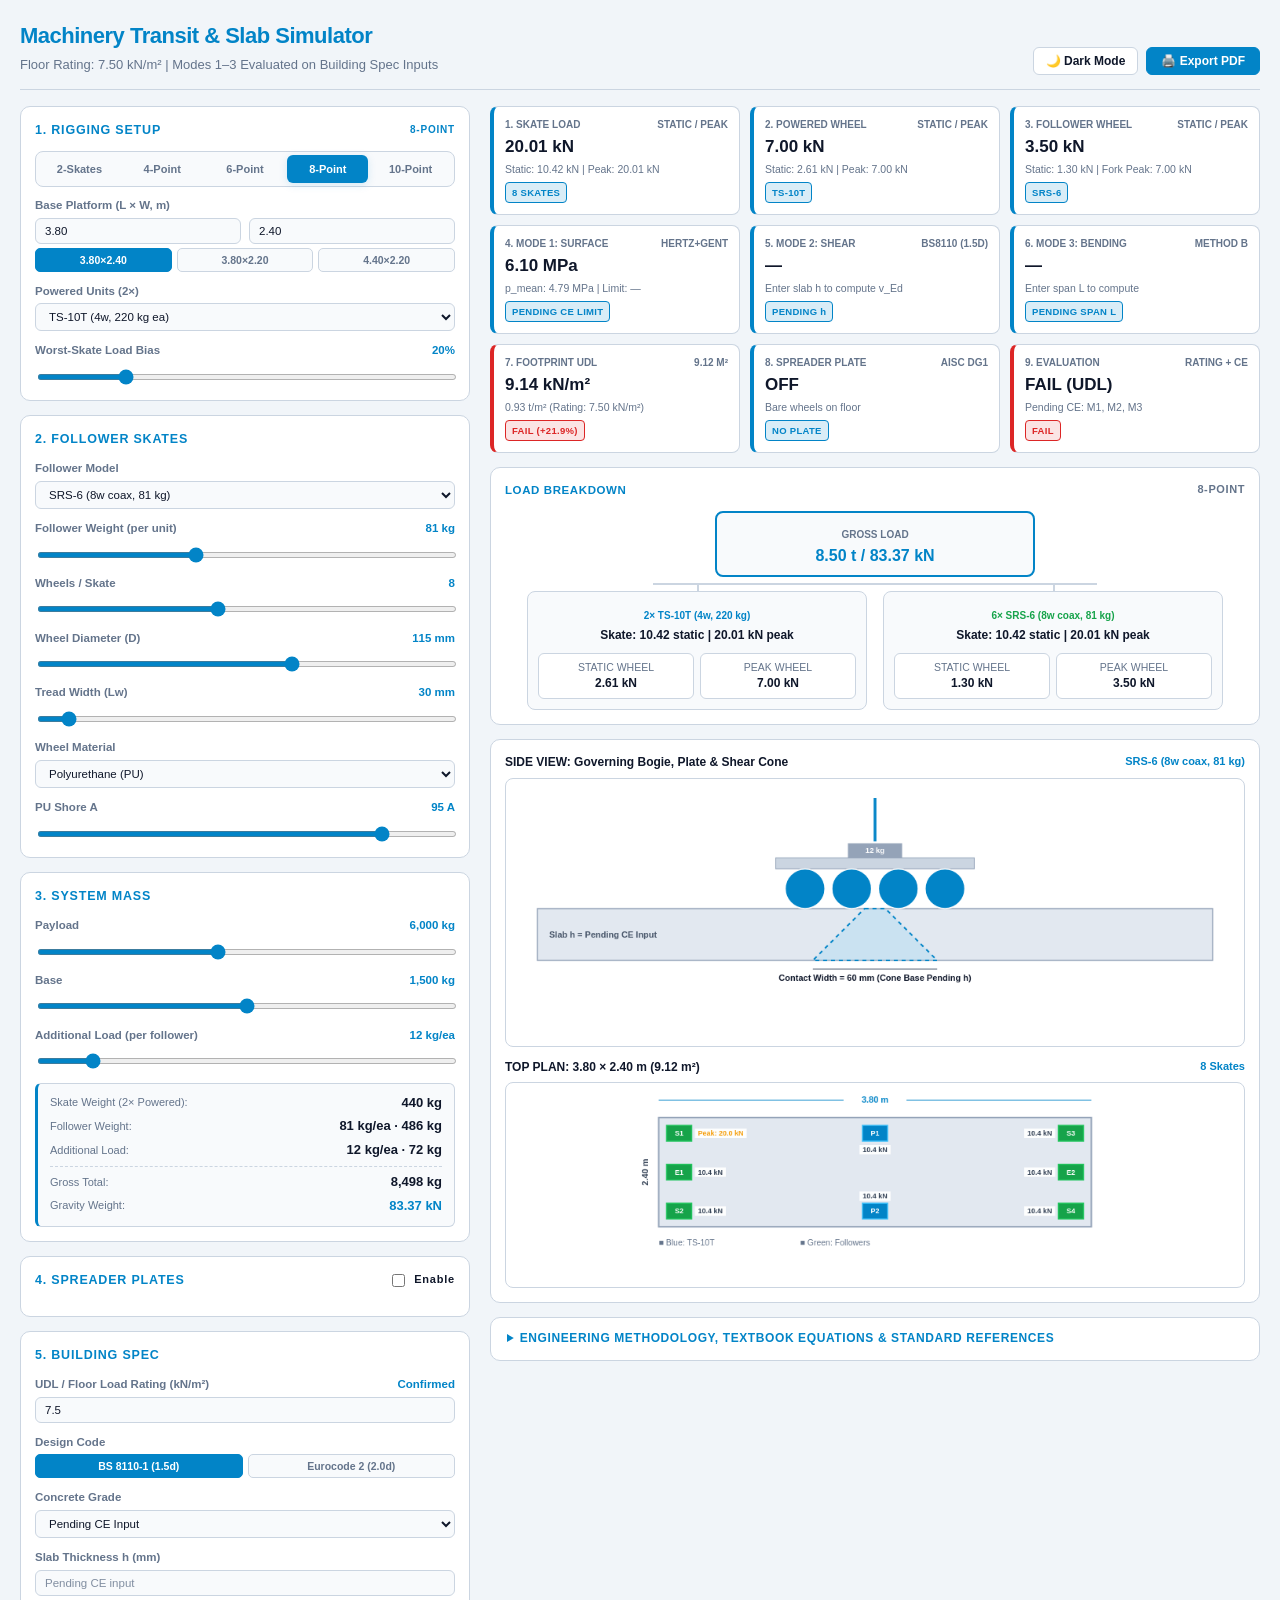
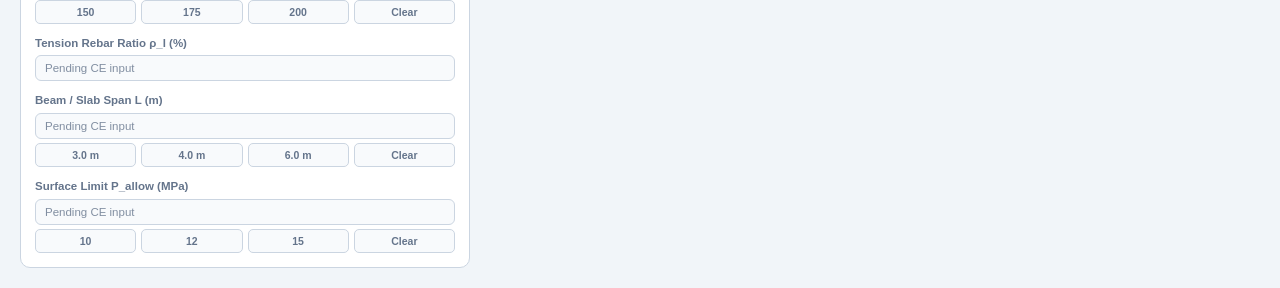
==== commit 04423fcc: "feat: align transit simulator with BS 8110 / EC2 floor loading study" ====
--- a/index.html
+++ b/index.html
@@ -3,351 +3,530 @@
 <head>
   <meta charset="UTF-8">
   <meta name="viewport" content="width=device-width, initial-scale=1.0">
-  <title>Unified Machinery Transit & Slab Shear Simulator</title>
-
-  <!-- Primary Meta Tags -->
-  <meta name="title" content="Unified Machinery Transit & Slab Shear Simulator">
-  <meta name="description" content="Civil & structural transit verification simulator: 2-skate baseline, 6-point perimeter rig, and Diamond 4-point rig with live spreader plate rigidity and slab shear dispersion.">
+  <title>Machinery Transit & Slab Simulator</title>
+  <meta name="description" content="Machinery transit load and suspended slab verification simulator (BS 8110-1 / Eurocode 2).">
   <meta name="theme-color" content="#0b1120">
-
-  <!-- Open Graph & Social Preview Cards -->
-  <meta property="og:type" content="website">
-  <meta property="og:url" content="https://loadskatesim.amirulazhj.tech/">
-  <meta property="og:title" content="Unified Machinery Transit & Slab Shear Simulator">
-  <meta property="og:description" content="Compare 2-skate, 6-point, and Diamond 4-point rigs against slab limits with live spreader plate curling and punching shear analysis.">
-  <meta property="og:image" content="https://loadskatesim.amirulazhj.tech/preview.png">
-  <meta property="og:image:width" content="1200">
-  <meta property="og:image:height" content="630">
-
-  <!-- Twitter Card -->
-  <meta name="twitter:card" content="summary_large_image">
-  <meta name="twitter:title" content="Unified Machinery Transit & Slab Shear Simulator">
-  <meta name="twitter:description" content="Compare 2-skate, 6-point, and Diamond 4-point rigs against slab limits with live spreader plate curling analysis.">
-  <meta name="twitter:image" content="https://loadskatesim.amirulazhj.tech/preview.png">
-
-  <!-- Favicon Fallback for Link Previews -->
   <link rel="icon" type="image/svg+xml" href="data:image/svg+xml,<svg xmlns='http://www.w3.org/2000/svg' viewBox='0 0 100 100'><rect width='100' height='100' rx='20' fill='%230284c7'/><text y='.9em' font-size='70' x='15'>⚙️</text></svg>">
-
-  <link rel="stylesheet" href="style.css">
+  <link rel="stylesheet" href="style.css?v=6">
 </head>
 <body>
 
 <header class="header">
   <div>
-    <h1>Unified Machinery Transit & Slab Shear Simulator</h1>
-    <p>Transit Configurations: 2-Powered Skates, 6-Point Perimeter Rig, and Diamond 4-Point Rig</p>
+    <h1>Machinery Transit & Slab Simulator</h1>
+    <p>Floor Rating: 7.50 kN/m² | Modes 1–3 Evaluated on Building Spec Inputs</p>
   </div>
   <div class="header-actions">
-    <!-- THEME TOGGLE BUTTON -->
-    <button id="btnThemeToggle" class="btn-theme-toggle" type="button" aria-label="Toggle Light / Dark Mode" title="Toggle Light / Dark Mode">
-      ☀️ Light Mode
-    </button>
-    <button onclick="window.print()" class="btn-action" aria-label="Export calculation report as PDF">🖨️ Export PDF</button>
+    <button id="btnThemeToggle" class="btn-theme-toggle" type="button" aria-label="Toggle Light / Dark Mode">☀️ Light Mode</button>
+    <button onclick="window.print()" class="btn-action" aria-label="Export PDF">🖨️ Export PDF</button>
   </div>
 </header>
 
 <main class="app-container">
   <!-- LEFT: CONTROLS -->
-  <section class="controls-col" aria-label="Simulation Controls">
-    
-    <!-- 1. RIG CONFIGURATION SELECTOR -->
+  <section class="controls-col" aria-label="Controls">
+
+    <!-- 1. RIGGING SETUP -->
     <div class="panel">
       <div class="panel-title">
-        <span>1. Active Rigging Setup</span>
-        <span style="font-size:10px; color:#38bdf8;" id="lblSetupSummary">Mode 2: 6-Point Perimeter</span>
-      </div>
-      <div class="setup-toggle" role="tablist" aria-label="Rigging Configuration Selection">
-        <button class="setup-btn" id="btnSetup1" role="tab" aria-selected="false">1. 2-Skates Only</button>
-        <button class="setup-btn active" id="btnSetup2" role="tab" aria-selected="true">2. 6-Point Rig</button>
-        <button class="setup-btn" id="btnSetup3" role="tab" aria-selected="false">3. Diamond 4-Pt</button>
-      </div>
-      <div class="sub-box" id="setupDesc" role="status">
-        <strong>6-Point Perimeter Rig:</strong> 2 center-edge powered drive units (P1, P2) at the 2.20 m ends + 4 corner follower skids. Symmetrical nominal share with 3-point floor rocking & maneuvering allowance (φ = 1.20).
-      </div>
-    </div>
-
-    <!-- 2. TOTAL SYSTEM MASS (STABLE, UNAFFECTED BY SPREADER PLATES) -->
+        <span>1. Rigging Setup</span>
+        <span style="font-size:10px; color:var(--accent);" id="lblSetupSummary">8-Point</span>
+      </div>
+      <div class="setup-toggle" role="tablist" aria-label="Rigging Configuration">
+        <button class="setup-btn" id="btnSetup1" role="tab" aria-selected="false">2-Skates</button>
+        <button class="setup-btn" id="btnSetup2" role="tab" aria-selected="false">4-Point</button>
+        <button class="setup-btn" id="btnSetup3" role="tab" aria-selected="false">6-Point</button>
+        <button class="setup-btn active" id="btnSetup4" role="tab" aria-selected="true">8-Point</button>
+        <button class="setup-btn" id="btnSetup5" role="tab" aria-selected="false">10-Point</button>
+      </div>
+
+      <div class="form-group" style="margin-top:10px;">
+        <span class="label-wrap">Base Platform (L × W, m)</span>
+        <div class="input-row-2">
+          <div>
+            <input type="number" id="inputPlatL" min="1.0" max="10.0" step="0.1" value="3.80" aria-label="Base Length (m)">
+          </div>
+          <div>
+            <input type="number" id="inputPlatW" min="1.0" max="5.0" step="0.1" value="2.40" aria-label="Base Width (m)">
+          </div>
+        </div>
+        <div class="btn-group" id="btnGroupPlatform" role="group" aria-label="Platform Base Presets">
+          <button class="btn-preset active" data-l="3.80" data-w="2.40">3.80×2.40</button>
+          <button class="btn-preset" data-l="3.80" data-w="2.20">3.80×2.20</button>
+          <button class="btn-preset" data-l="4.40" data-w="2.20">4.40×2.20</button>
+        </div>
+      </div>
+
+      <div class="form-group">
+        <label class="label-wrap" for="selectPoweredModel">Powered Units (2×)</label>
+        <select id="selectPoweredModel">
+          <option value="TS-10T" selected>TS-10T (4w, 220 kg ea)</option>
+          <option value="TC-30T">TC 30Ton (8w, 385 kg ea)</option>
+        </select>
+      </div>
+
+      <div class="form-group" id="biasGroup">
+        <div class="label-wrap">
+          <label for="inputSkateBias">Worst-Skate Load Bias</label>
+          <span class="val" id="lblSkateBias">20%</span>
+        </div>
+        <input type="range" id="inputSkateBias" min="10" max="60" step="1" value="20">
+      </div>
+    </div>
+
+    <!-- 2. FOLLOWER SKATES (UPPER MASS SECTION) -->
+    <div class="panel" id="panelFollower">
+      <div class="panel-title"><span>2. Follower Skates</span></div>
+      <div class="form-group">
+        <label class="label-wrap" for="selectFollowerModel">Follower Model</label>
+        <select id="selectFollowerModel">
+          <optgroup label="GST Series">
+            <option value="GST-8">GST-8 (6w, 28 kg)</option>
+            <option value="GST-12">GST-12 (8w, 38 kg)</option>
+          </optgroup>
+          <optgroup label="SRS Series">
+            <option value="SRS-6" selected>SRS-6 (8w coax, 81 kg)</option>
+            <option value="SRS-10">SRS-10 (4w, 95 kg)</option>
+          </optgroup>
+          <optgroup label="CRQ Series">
+            <option value="CRQ-8">CRQ-8 (8w coax, 85 kg)</option>
+          </optgroup>
+          <optgroup label="Manual">
+            <option value="CUSTOM">Custom Follower</option>
+          </optgroup>
+        </select>
+      </div>
+
+      <div class="form-group">
+        <div class="label-wrap"><label for="inputFollowerWeight">Follower Weight (per unit)</label><span class="val" id="lblFollowerWeight">81 kg</span></div>
+        <input type="range" id="inputFollowerWeight" min="10" max="200" step="1" value="81">
+      </div>
+      <div class="form-group">
+        <div class="label-wrap"><label for="inputFollowerWheels">Wheels / Skate</label><span class="val" id="lblFollowerWheels">8</span></div>
+        <input type="range" id="inputFollowerWheels" min="2" max="16" step="2" value="8">
+      </div>
+      <div class="form-group">
+        <div class="label-wrap"><label for="inputFollowerDia">Wheel Diameter (D)</label><span class="val" id="lblFollowerDia">115 mm</span></div>
+        <input type="range" id="inputFollowerDia" min="60" max="150" step="5" value="115">
+      </div>
+      <div class="form-group">
+        <div class="label-wrap"><label for="inputFollowerWidth">Tread Width (Lw)</label><span class="val" id="lblFollowerWidth">30 mm</span></div>
+        <input type="range" id="inputFollowerWidth" min="25" max="110" step="5" value="30">
+      </div>
+      <div class="form-group">
+        <label class="label-wrap" for="selectFollowerMat">Wheel Material</label>
+        <select id="selectFollowerMat">
+          <option value="pu" selected>Polyurethane (PU)</option>
+          <option value="nylon">Nylon PA6</option>
+          <option value="steel">Cast Steel</option>
+        </select>
+      </div>
+      <div class="form-group" id="shoreAGroup">
+        <div class="label-wrap"><label for="inputShoreA">PU Shore A</label><span class="val" id="lblShoreA">95 A</span></div>
+        <input type="range" id="inputShoreA" min="80" max="98" step="1" value="95">
+      </div>
+    </div>
+
+    <!-- 3. SYSTEM MASS -->
     <div class="panel">
-      <div class="panel-title"><span>2. System Weight Breakdown</span></div>
-      <div class="form-group">
-        <div class="label-wrap"><label for="inputPnmMass">PNM Equipment Payload</label><span class="val" id="lblPnmMass">6,000 kg</span></div>
-        <input type="range" id="inputPnmMass" min="3000" max="10000" step="250" value="6000" aria-label="PNM Equipment Payload in kg">
-      </div>
-      <div class="form-group">
-        <div class="label-wrap"><label for="inputSkidMass">Shipping Skid Platform</label><span class="val" id="lblSkidMass">1,500 kg</span></div>
-        <input type="range" id="inputSkidMass" min="500" max="3000" step="100" value="1500" aria-label="Shipping Skid Platform mass in kg">
-      </div>
-      <div class="form-group">
-        <div class="label-wrap"><label for="inputPoweredTare">2x TS-10T Powered Skates Tare</label><span class="val" id="lblPoweredTare">440 kg</span></div>
-        <input type="range" id="inputPoweredTare" min="200" max="800" step="20" value="440" aria-label="2x TS-10T Powered Skates Tare in kg">
-      </div>
-      <div class="form-group">
-        <div class="label-wrap"><label for="inputRiserMass">Mounting Risers & Auxiliary Rigging</label><span class="val" id="lblRiserMass">180 kg</span></div>
-        <input type="range" id="inputRiserMass" min="0" max="500" step="10" value="180" aria-label="Mounting Risers and Auxiliary Rigging mass in kg">
+      <div class="panel-title"><span>3. System Mass</span></div>
+      <div class="form-group">
+        <div class="label-wrap"><label for="inputPnmMass">Payload</label><span class="val" id="lblPnmMass">6,000 kg</span></div>
+        <input type="range" id="inputPnmMass" min="3000" max="10000" step="250" value="6000">
+      </div>
+      <div class="form-group">
+        <div class="label-wrap"><label for="inputBaseMass">Base</label><span class="val" id="lblBaseMass">1,500 kg</span></div>
+        <input type="range" id="inputBaseMass" min="0" max="3000" step="100" value="1500">
+      </div>
+      <div class="form-group">
+        <div class="label-wrap"><label for="inputAddLoad">Additional Load (per follower)</label><span class="val" id="lblAddLoad">12 kg/ea</span></div>
+        <input type="range" id="inputAddLoad" min="0" max="100" step="1" value="12">
       </div>
 
       <div class="sub-box sub-box-highlight">
         <div class="sub-box-row">
-          <span>Equipment Package Gross Mass:</span>
-          <strong id="lblTotalGrossMass">8,120 kg</strong>
+          <span>Skate Weight (2× Powered):</span>
+          <strong id="lblPoweredWeightSum">440 kg</strong>
         </div>
         <div class="sub-box-row">
-          <span>Total Gravity Weight:</span>
-          <strong id="lblTotalGrossWeight" class="val-accent">79.66 kN</strong>
+          <span>Follower Weight:</span>
+          <strong id="lblFollowerWeightSum">81 kg/ea · 486 kg</strong>
         </div>
         <div class="sub-box-row">
-          <span>Platform Footprint:</span>
-          <strong class="val-muted">3.80 m × 2.20 m (8.36 m²)</strong>
-        </div>
-      </div>
-    </div>
-
-    <!-- 3. FOLLOWER SKATE SPECIFICATIONS -->
-    <div class="panel" id="panelFollower">
-      <div class="panel-title"><span>3. Follower Skate Specifications</span></div>
-      <div class="form-group">
-        <span class="label-wrap">Catalog Quick Selection</span>
-        <div class="btn-group" id="btnGroupModels" style="flex-wrap: wrap;" role="group" aria-label="Skate catalog model selection">
-          <button class="btn-preset active" data-model="GST-8">GST-8 (6w)</button>
-          <button class="btn-preset" data-model="GST-12">GST-12 (8w)</button>
-          <button class="btn-preset" data-model="SRS-6">SRS-6 (4w 360°)</button>
-          <button class="btn-preset" data-model="SRS-10">SRS-10 (4w 360°)</button>
-          <button class="btn-preset" data-model="CUSTOM">Custom</button>
-        </div>
-      </div>
-
-      <div class="form-group">
-        <div class="label-wrap"><label for="inputFollowerWheels">Follower Wheels per Skate (nw)</label><span class="val" id="lblFollowerWheels">6 wheels</span></div>
-        <input type="range" id="inputFollowerWheels" min="2" max="16" step="2" value="6" aria-label="Follower Wheels per Skate">
-      </div>
-      <div class="form-group">
-        <div class="label-wrap"><label for="inputFollowerDia">Wheel Diameter (D)</label><span class="val" id="lblFollowerDia">80 mm</span></div>
-        <input type="range" id="inputFollowerDia" min="60" max="140" step="5" value="80" aria-label="Wheel Diameter in mm">
-      </div>
-      <div class="form-group">
-        <div class="label-wrap"><label for="inputFollowerWidth">Wheel Width (w)</label><span class="val" id="lblFollowerWidth">70 mm</span></div>
-        <input type="range" id="inputFollowerWidth" min="40" max="110" step="5" value="70" aria-label="Wheel Width in mm">
-      </div>
-      <div class="form-group">
-        <label class="label-wrap" for="selectFollowerMat">Wheel Material</label>
-        <select id="selectFollowerMat" aria-label="Wheel Material Selection">
-          <option value="pu" selected>Polyurethane 95 Shore A (Elastomeric flat)</option>
-          <option value="nylon">Polyamide / Nylon PA6 (Semi-rigid contact)</option>
-          <option value="steel">Cast Steel / Iron (Rigid contact)</option>
-        </select>
-      </div>
-    </div>
-
-    <!-- 4. SPREADER PLATE CONFIGURATION -->
+          <span>Additional Load:</span>
+          <strong id="lblAddLoadSum">12 kg/ea · 72 kg</strong>
+        </div>
+        <div class="sub-box-divider">
+          <div class="sub-box-row">
+            <span>Gross Total:</span>
+            <strong id="lblTotalGrossMass">8,498 kg</strong>
+          </div>
+          <div class="sub-box-row">
+            <span>Gravity Weight:</span>
+            <strong id="lblTotalGrossWeight" class="val-accent">83.37 kN</strong>
+          </div>
+        </div>
+      </div>
+    </div>
+
+    <!-- 4. SPREADER PLATES -->
     <div class="panel">
       <div class="panel-title">
-        <span>4. Spreader Plate / Runway Condition</span>
+        <span>4. Spreader Plates</span>
         <label style="display:flex; align-items:center; gap:6px; cursor:pointer; text-transform:none; font-size:11px;">
-          <input type="checkbox" id="checkPlateEnable" style="accent-color:var(--accent); cursor:pointer;" aria-label="Enable Spreader Plates Runway">
-          <strong style="color:var(--text-primary);">Enable Plates</strong>
+          <input type="checkbox" id="checkPlateEnable" style="accent-color:var(--accent); cursor:pointer;">
+          <strong style="color:var(--text-primary);">Enable</strong>
         </label>
       </div>
 
       <div id="plateControls" style="display:none;">
-        <div class="form-group"> 
-          <label class="label-wrap" for="selectPlateSteel">Plate Material (10 Engineering Grades)</label>
-          <select id="selectPlateSteel" aria-label="Spreader Plate Material Grade">
-            <optgroup label="Structural & High-Strength Steels">
-              <option value="ss400" selected>SS400 / S275JR (fy = 275 MPa)</option>
-              <option value="s355">S355J2 / A572-50 (fy = 355 MPa)</option>
-              <option value="strenx700">Strenx 700 (fy = 700 MPa)</option>
-              <option value="hardox450">Hardox 450 (fy = 1,200 MPa)</option>
-            </optgroup>
-            <optgroup label="Lightweight Structural Metals">
-              <option value="al6061">Aluminum 6061-T6 (fy = 276 MPa)</option>
-              <option value="al7075">Aluminum 7075-T6 (fy = 505 MPa)</option>
-            </optgroup>
-            <optgroup label="Advanced Composites & Cleanroom">
-              <option value="cfrp">Carbon Fiber CFRP (fy = 600 MPa)</option>
-              <option value="g10">G10 / FR-4 Epoxy Glass (fy = 340 MPa)</option>
-            </optgroup>
-            <optgroup label="Floor-Safe Polymers & Timber">
-              <option value="uhmwpe">UHMWPE Mat Polymer (fy = 25 MPa)</option>
-              <option value="plywood">Phenolic Birch Plywood (fy = 35 MPa)</option>
-            </optgroup>
+        <div class="form-group">
+          <label class="label-wrap" for="selectPlateSteel">Plate Material</label>
+          <select id="selectPlateSteel">
+            <option value="ss400" selected>SS400 / S275JR Mild Steel (fy 275 MPa)</option>
+            <option value="s355">S355J2 / A572-50 High-Strength Steel (fy 355 MPa)</option>
+            <option value="strenx700">Strenx 700 Structural Steel (fy 700 MPa)</option>
+            <option value="hardox450">Hardox 450 Abrasion-Resistant Steel (fy 1,200 MPa)</option>
+            <option value="al6061">Aluminum 6061-T6 Alloy (fy 276 MPa)</option>
+            <option value="al7075">Aluminum 7075-T6 Aerospace Alloy (fy 505 MPa)</option>
+            <option value="cfrp">Carbon Fiber Composite CFRP (fy 600 MPa)</option>
+            <option value="g10">G10 / FR-4 Fiberglass Epoxy (fy 340 MPa)</option>
+            <option value="uhmwpe">UHMWPE Polymer Sheet (fy 25 MPa)</option>
+            <option value="plywood">Phenolic Birch Plywood (fy 35 MPa)</option>
           </select>
         </div>
 
         <div class="form-group">
-          <span class="label-wrap">Runway Track Format Presets</span>
-          <div class="btn-group" id="btnGroupPlates" style="flex-wrap: wrap;" role="group" aria-label="Runway Sheet Format Presets">
-            <button class="btn-preset" data-w="300" data-l="300">Min Pad (300×300)</button>
-            <button class="btn-preset active" data-w="610" data-l="2440">2×8 ft Runner</button>
-            <button class="btn-preset" data-w="1220" data-l="2440">4×8 ft Sheet</button>
-            <button class="btn-preset" data-w="1000" data-l="2000">Euro (1×2m)</button>
+          <span class="label-wrap">Sheet Preset</span>
+          <div class="btn-group" id="btnGroupPlates" style="flex-wrap: wrap;">
+            <button class="btn-preset" data-w="300" data-l="300">300×300</button>
+            <button class="btn-preset active" data-w="610" data-l="2440">610×2440</button>
+            <button class="btn-preset" data-w="1220" data-l="2440">1220×2440</button>
+            <button class="btn-preset" data-w="1000" data-l="2000">1000×2000</button>
           </div>
         </div>
 
         <div class="form-group">
-          <div class="label-wrap"><label for="inputPlateWidth">Runway Sheet Width (W)</label><span class="val" id="lblPlateWidth">610 mm</span></div>
-          <input type="range" id="inputPlateWidth" min="250" max="1500" step="25" value="610" aria-label="Runway Sheet Width in mm">
+          <div class="label-wrap"><label for="inputPlateWidth">Width (W)</label><span class="val" id="lblPlateWidth">610 mm</span></div>
+          <input type="range" id="inputPlateWidth" min="250" max="1500" step="25" value="610">
         </div>
         <div class="form-group">
-          <div class="label-wrap"><label for="inputPlateLength">Runway Sheet Length (L)</label><span class="val" id="lblPlateLength">2,440 mm</span></div>
-          <input type="range" id="inputPlateLength" min="300" max="3000" step="50" value="2440" aria-label="Runway Sheet Length in mm">
+          <div class="label-wrap"><label for="inputPlateLength">Length (L)</label><span class="val" id="lblPlateLength">2,440 mm</span></div>
+          <input type="range" id="inputPlateLength" min="300" max="3000" step="50" value="2440">
         </div>
         <div class="form-group">
-          <div class="label-wrap"><label for="inputPlateThick">Plate Thickness (t)</label><span class="val" id="lblPlateThick">16 mm</span></div>
-          <input type="range" id="inputPlateThick" min="2" max="60" step="1" value="16" aria-label="Plate Thickness in mm">
+          <div class="label-wrap"><label for="inputPlateThick">Thickness (t)</label><span class="val" id="lblPlateThick">10 mm</span></div>
+          <input type="range" id="inputPlateThick" min="2" max="60" step="1" value="10">
         </div>
 
         <div class="sub-box sub-box-highlight">
           <div class="sub-box-row">
-            <span>Code Minimum Width (B_min = 2h):</span>
-            <strong id="lblRecWidth" class="val-accent">300 mm</strong>
+            <span>Min Width (2h):</span>
+            <strong id="lblRecWidth" class="val-accent">—</strong>
           </div>
           <div class="sub-box-row">
-            <span>Required Rigidity Thickness (t_req):</span>
-            <strong id="lblRecThick" class="val-warn">11.2 mm</strong>
+            <span>Min Thickness (t_req):</span>
+            <strong id="lblRecThick" class="val-warn">—</strong>
           </div>
           <div class="sub-box-divider">
             <div class="sub-box-row">
-              <span>Single Runway Sheet Mass:</span>
-              <strong id="lblPlateHandlingWeight">18.7 kg</strong>
-            </div>
-            <div id="lblHandlingBadge" style="font-size:10.5px; margin-top:2px;">Easy 1-Man Handling</div>
-          </div>
-        </div>
-      </div>
-      <div id="plateDisabledMsg" style="font-size:11px; color:var(--text-secondary); padding:4px 0;">
-        Bare skate wheels roll directly on the floor. Enable plates to simulate load spreading and runway handling ergonomics.
-      </div>
-    </div>
-
-    <!-- 5. FLOOR & SLAB BOUNDARY SETTINGS -->
+              <span>Sheet Mass:</span>
+              <strong id="lblPlateHandlingWeight">—</strong>
+            </div>
+            <div id="lblHandlingBadge" style="font-size:10.5px; margin-top:2px;">—</div>
+          </div>
+        </div>
+      </div>
+    </div>
+
+    <!-- 5. BUILDING SPEC -->
     <div class="panel">
-      <div class="panel-title"><span>5. Concrete Slab & Coating Limits</span></div>
-      <div class="form-group">
-        <label class="label-wrap" for="inputFloorStress"><span>Allowable Surface Pressure (P_allow)</span><span class="val" id="lblFloorStress">10.0 MPa</span></label>
-        <div class="btn-group" id="btnGroupStress" style="flex-wrap: wrap;" role="group" aria-label="Surface pressure presets">
-          <button class="btn-preset" data-stress="5.0">5 MPa</button>
-          <button class="btn-preset active" data-stress="10.0">10 MPa (Epoxy)</button>
-          <button class="btn-preset" data-stress="15.0">15 MPa (PU)</button>
-          <button class="btn-preset" data-stress="25.0">25 MPa (C25)</button>
-        </div>
-        <input type="range" id="inputFloorStress" min="3" max="35" step="0.5" value="10" style="margin-top:6px;" aria-label="Allowable Surface Pressure in MPa">
-      </div>
-
-      <div class="form-group">
-        <label class="label-wrap" for="inputSlabDepth"><span>Concrete Slab Depth (h)</span><span class="val" id="lblSlabDepth">150 mm</span></label>
-        <div class="btn-group" id="btnGroupSlab" role="group" aria-label="Concrete slab depth presets">
-          <button class="btn-preset active" data-h="150">150 mm</button>
-          <button class="btn-preset" data-h="200">200 mm</button>
-          <button class="btn-preset" data-h="250">250 mm</button>
-          <button class="btn-preset" data-h="300">300 mm</button>
-        </div>
-        <input type="range" id="inputSlabDepth" min="100" max="350" step="10" value="150" style="margin-top:6px;" aria-label="Concrete Slab Depth in mm">
+      <div class="panel-title"><span>5. Building Spec</span></div>
+
+      <div class="form-group">
+        <div class="label-wrap"><label for="inputUdlLimit">UDL / Floor Load Rating (kN/m²)</label><span class="val">Confirmed</span></div>
+        <input type="number" id="inputUdlLimit" min="0.5" max="30" step="0.1" value="7.5">
+      </div>
+
+      <div class="form-group">
+        <span class="label-wrap">Design Code</span>
+        <div class="btn-group" id="btnGroupCode">
+          <button class="btn-preset active" data-code="BS8110">BS 8110-1 (1.5d)</button>
+          <button class="btn-preset" data-code="EC2">Eurocode 2 (2.0d)</button>
+        </div>
+      </div>
+
+      <div class="form-group">
+        <label class="label-wrap" for="selectConcreteGrade">Concrete Grade</label>
+        <select id="selectConcreteGrade">
+          <option value="" selected>Pending CE Input</option>
+          <option value="C20/25">C20/25 (f_cu = 25 MPa)</option>
+          <option value="C25/30">C25/30 (f_cu = 30 MPa)</option>
+          <option value="C30/37">C30/37 (f_cu = 37 MPa)</option>
+        </select>
+      </div>
+
+      <div class="form-group">
+        <label class="label-wrap" for="inputSlabDepth">Slab Thickness h (mm)</label>
+        <input type="number" id="inputSlabDepth" min="80" max="500" step="5" placeholder="Pending CE input">
+        <div class="btn-group" id="btnGroupSlab">
+          <button class="btn-preset" data-h="150">150</button>
+          <button class="btn-preset" data-h="175">175</button>
+          <button class="btn-preset" data-h="200">200</button>
+          <button class="btn-preset" data-h="">Clear</button>
+        </div>
+      </div>
+
+      <div class="form-group">
+        <label class="label-wrap" for="inputRhoL">Tension Rebar Ratio ρ_l (%)</label>
+        <input type="number" id="inputRhoL" min="0.1" max="3.0" step="0.01" placeholder="Pending CE input">
+      </div>
+
+      <div class="form-group">
+        <label class="label-wrap" for="inputSpanL">Beam / Slab Span L (m)</label>
+        <input type="number" id="inputSpanL" min="1.0" max="15.0" step="0.1" placeholder="Pending CE input">
+        <div class="btn-group" id="btnGroupSpan">
+          <button class="btn-preset" data-span="3.0">3.0 m</button>
+          <button class="btn-preset" data-span="4.0">4.0 m</button>
+          <button class="btn-preset" data-span="6.0">6.0 m</button>
+          <button class="btn-preset" data-span="">Clear</button>
+        </div>
+      </div>
+
+      <div class="form-group">
+        <label class="label-wrap" for="inputFloorStress">Surface Limit P_allow (MPa)</label>
+        <input type="number" id="inputFloorStress" min="1" max="50" step="0.5" placeholder="Pending CE input">
+        <div class="btn-group" id="btnGroupStress">
+          <button class="btn-preset" data-stress="10">10</button>
+          <button class="btn-preset" data-stress="12">12</button>
+          <button class="btn-preset" data-stress="15">15</button>
+          <button class="btn-preset" data-stress="">Clear</button>
+        </div>
       </div>
     </div>
 
   </section>
 
-  <!-- RIGHT: REAL-TIME RESULTS & VISUALIZATIONS -->
-  <section class="visuals-col" aria-label="Simulation Visualizations and Results">
-
-    <!-- 6 METRIC CARDS -->
-    <div class="dashboard-grid" role="region" aria-label="Live Structural Metrics">
-      <div class="dash-card" id="cardSkateLoad">
-        <div class="meta"><span>1. SKATE POINT LOAD</span><span id="tagSkateMode">Nominal / Peak</span></div>
-        <div class="main-val" id="valSkateLoad">13.53 kN</div>
-        <div class="sub" id="subSkateLoad">Peak Operational: 24.36 kN</div>
-        <div class="status-badge status-pass" id="badgeSkateLoad">SAFE GROUP</div>
-      </div>
-
-      <div class="dash-card" id="cardWheelLoad">
-        <div class="meta"><span>2. MAX WHEEL LOAD</span><span>EC1 Limit</span></div>
-        <div class="main-val" id="valWheelLoad">4.06 kN</div>
-        <div class="sub" id="subWheelLoad">Limit: Static 4.5 kN | Operational Peak 7.0 kN</div>
-        <div class="status-badge status-pass" id="badgeWheelLoad">PASS (SAFE)</div>
+  <!-- RIGHT: RESULTS & VISUALIZATIONS -->
+  <section class="visuals-col" aria-label="Results">
+
+    <!-- 9 METRIC CARDS (3x3) -->
+    <div class="dashboard-grid" role="region" aria-label="Structural Metrics">
+      <div class="dash-card card-info" id="cardSkateLoad">
+        <div class="meta"><span>1. SKATE LOAD</span><span>Static / Peak</span></div>
+        <div class="main-val" id="valSkateLoad">—</div>
+        <div class="sub" id="subSkateLoad">—</div>
+        <div class="status-badge status-info" id="badgeSkateLoad">IMPOSED</div>
+      </div>
+
+      <div class="dash-card card-info" id="cardPowWheel">
+        <div class="meta"><span>2. POWERED WHEEL</span><span>Static / Peak</span></div>
+        <div class="main-val" id="valPowWheel">—</div>
+        <div class="sub" id="subPowWheel">—</div>
+        <div class="status-badge status-info" id="badgePowWheel">IMPOSED</div>
+      </div>
+
+      <div class="dash-card card-info" id="cardFolWheel">
+        <div class="meta"><span>3. FOLLOWER WHEEL</span><span>Static / Peak</span></div>
+        <div class="main-val" id="valFolWheel">—</div>
+        <div class="sub" id="subFolWheel">—</div>
+        <div class="status-badge status-info" id="badgeFolWheel">IMPOSED</div>
       </div>
 
       <div class="dash-card" id="cardPressure">
-        <div class="meta"><span>3. CONTACT PRESSURE</span><span>Surface Stress</span></div>
-        <div class="main-val" id="valPressure">4.20 MPa</div>
-        <div class="sub" id="subPressure">Epoxy Limit: 10.0 MPa</div>
-        <div class="status-badge status-pass" id="badgePressure">PASS (COATING SAFE)</div>
-      </div>
-
-      <div class="dash-card" id="cardDispersion">
-        <div class="meta"><span>4. SLAB SPREAD BASE</span><span>Beff + 2h</span></div>
-        <div class="main-val" id="valDispersion">620 mm</div>
-        <div class="sub" id="subDispersion">&gt; 300 mm Distributed Threshold</div>
-        <div class="status-badge status-pass" id="badgeDispersion">ZONE 3: DISTRIBUTED</div>
+        <div class="meta"><span>4. MODE 1: SURFACE</span><span>Hertz+Gent</span></div>
+        <div class="main-val" id="valPressure">—</div>
+        <div class="sub" id="subPressure">—</div>
+        <div class="status-badge status-info" id="badgePressure">PENDING</div>
+      </div>
+
+      <div class="dash-card" id="cardPunch">
+        <div class="meta"><span>5. MODE 2: SHEAR</span><span id="tagPunchCode">BS 8110</span></div>
+        <div class="main-val" id="valPunch">—</div>
+        <div class="sub" id="subPunch">—</div>
+        <div class="status-badge status-info" id="badgePunch">PENDING</div>
+      </div>
+
+      <div class="dash-card" id="cardBending">
+        <div class="meta"><span>6. MODE 3: BENDING</span><span>Method B</span></div>
+        <div class="main-val" id="valBending">—</div>
+        <div class="sub" id="subBending">—</div>
+        <div class="status-badge status-info" id="badgeBending">PENDING</div>
       </div>
 
       <div class="dash-card" id="cardUdl">
-        <div class="meta"><span>5. TRANSIT UDL</span><span>8.36 m² Footprint</span></div>
-        <div class="main-val" id="valUdl">0.97 ton/m²</div>
-        <div class="sub">Building Ceiling: 1.00 ton/m²</div>
-        <div class="status-badge status-pass" id="badgeUdl">PASS (SAFE UDL)</div>
+        <div class="meta"><span>7. FOOTPRINT UDL</span><span id="tagUdlArea">9.12 m²</span></div>
+        <div class="main-val" id="valUdl">—</div>
+        <div class="sub" id="subUdl">Rating: 7.50 kN/m²</div>
+        <div class="status-badge status-info" id="badgeUdl">—</div>
       </div>
 
       <div class="dash-card" id="cardRigidity">
-        <div class="meta"><span>6. PLATE RIGIDITY</span><span>AISC Cantilever</span></div>
-        <div class="main-val" id="valRigidity">BARE SKATES</div>
-        <div class="sub" id="subRigidity">No Spreader Plate Installed</div>
-        <div class="status-badge status-warn" id="badgeRigidity">DIRECT ROLL</div>
-      </div>
-    </div>
-
-    <!-- DYNAMIC LOAD TREE -->
-    <div class="tree-container" role="region" aria-label="Load Transfer Hierarchy">
+        <div class="meta"><span>8. SPREADER PLATE</span><span>AISC DG1</span></div>
+        <div class="main-val" id="valRigidity">—</div>
+        <div class="sub" id="subRigidity">—</div>
+        <div class="status-badge status-info" id="badgeRigidity">—</div>
+      </div>
+
+      <div class="dash-card" id="cardVerdict">
+        <div class="meta"><span>9. EVALUATION</span><span>Rating + CE</span></div>
+        <div class="main-val" id="valVerdict">—</div>
+        <div class="sub" id="subVerdict">—</div>
+        <div class="status-badge status-info" id="badgeVerdict">—</div>
+      </div>
+    </div>
+
+    <!-- LOAD TREE -->
+    <div class="tree-container" role="region" aria-label="Load Breakdown">
       <div class="tree-title">
-        <span>Load Transfer Breakdown (Static Nominal vs. Peak Operational)</span>
-        <span style="color:var(--text-secondary); font-size:11px;" id="lblTreeModeTag">Mode 2: 6-Point Rig</span>
+        <span>Load Breakdown</span>
+        <span style="color:var(--text-secondary); font-size:11px;" id="lblTreeModeTag">8-POINT</span>
       </div>
       <div class="tree-node-root">
-        <span style="font-size:10px; color:var(--text-secondary); text-transform:uppercase; font-weight:700;">Equipment Package Gross Load</span>
-        <div style="font-size:16px; font-weight:800; color:var(--accent);" id="treeRootVal">8.12-Ton Gross Total / 79.66 kN</div>
+        <span style="font-size:10px; color:var(--text-secondary); text-transform:uppercase; font-weight:700;">Gross Load</span>
+        <div style="font-size:16px; font-weight:800; color:var(--accent);" id="treeRootVal">—</div>
       </div>
       <div class="tree-branches" id="treeBranchWrap"></div>
     </div>
 
     <!-- CANVASES -->
-    <div class="canvas-panel" role="region" aria-label="Schematic Engineering Diagrams">
+    <div class="canvas-panel" role="region" aria-label="Diagrams">
       <div>
         <div style="font-size:12px; font-weight:700; color:var(--text-primary); margin-bottom:6px; display:flex; justify-content:space-between;">
-          <span>FRONT ELEVATION: Critical Skate Bogie, Spreader Plate & 45° Slab Dispersion</span>
-          <span style="color:var(--accent); font-size:11px;" id="lblFrontElevationSub">Governing Bogie: Corner Follower</span>
+          <span>SIDE VIEW: Governing Bogie, Plate & Shear Cone</span>
+          <span style="color:var(--accent); font-size:11px;" id="lblFrontElevationSub">—</span>
         </div>
         <div class="canvas-wrap">
-          <canvas id="frontCanvas" width="940" height="360" role="img" aria-label="Front elevation cross-section schematic showing bogie wheel axles, spreader plate cantilever behavior, and 45 degree punch shear dispersion through concrete slab"></canvas>
+          <canvas id="frontCanvas" width="940" height="340"></canvas>
         </div>
       </div>
 
       <div>
         <div style="font-size:12px; font-weight:700; color:var(--text-primary); margin-bottom:6px; display:flex; justify-content:space-between;">
-          <span>TOP-DOWN PLAN: 3.80 m × 2.20 m Shipping Skid with Runway Tracks</span>
-          <span style="color:var(--accent); font-size:11px;" id="lblTopPlanSub">6 Skates Positioned</span>
+          <span id="lblTopPlanTitle">TOP PLAN</span>
+          <span style="color:var(--accent); font-size:11px;" id="lblTopPlanSub">—</span>
         </div>
         <div class="canvas-wrap">
-          <canvas id="topCanvas" width="940" height="230" role="img" aria-label="Top-down plan view schematic of the 3.80 meter by 2.20 meter shipping skid platform with powered and follower skate layout"></canvas>
-        </div>
-      </div>
-    </div>
-
-    <!-- ASSUMPTIONS DRAWER -->
+          <canvas id="topCanvas" width="940" height="260"></canvas>
+        </div>
+      </div>
+    </div>
+
+    <!-- FORMULAS & STANDARDS DRAWER -->
     <details class="assumptions-box">
-      <summary>Engineering Methodology & Formulations</summary>
-      <ul>
-        <li><strong>Structural Code Minimum vs. Runway Practices:</strong> The building's structural slab mandates an absolute minimum spread width <i>B</i><sub>code, min</sub> = 2<i>h</i> (300 mm for a 150 mm slab) to transition punching shear into Zone 3 flexure. In practical transit, riggers use wider runway sheets (e.g., 610 mm or 1220 mm wide) so skates do not roll off the edge, which also significantly reduces the manual labor of leapfrogging small plates.</li>
-        <li><strong>Peak Operational Load Mechanics (Rocking vs. Dynamic Inertia):</strong> Equipment transit at creeping speeds (&lt; 0.1 m/s) does not involve high-velocity inertial acceleration (<i>F = ma</i>). Instead, the governing peak operational load accounts for two real-world site conditions: (1) <strong>3-point floor out-of-flatness rocking</strong>, where concrete slab leveling tolerances shift 25%–35% of gross load onto a pivot corner, and (2) a <strong>quasi-static maneuvering allowance (φ = 1.20)</strong> per EN 1991-3 covering motor drive starting torque, stopping pitch, and wheel crossover at slab construction joints.</li>
-        <li><strong>Mode 1 (2 Powered Skates Only):</strong> Baseline benchmark. Total gross load is divided equally by 2 (50% each = 40.2 kN nominal). The powered skates are positioned at the center of the 2.20 m ends. Without outriggers, high roller loads (&gt; 10 kN) cause severe slab punching risk.</li>
-        <li><strong>Mode 2 (6-Point Perimeter Rig):</strong> 2 powered drive units (P1, P2) located at the center of the 2.20 m ends + 4 corner follower skids. Symmetrical nominal share is 1/6 each (13.5 kN). Floor rocking & maneuvering peak assumes 25% × 1.20 = 24.4 kN on the heaviest pivot corner, with 50% wheel ground contact.</li>
-        <li><strong>Mode 3 (Diamond 4-Point Rig):</strong> 2 powered units (P1, P2) at the 2.20 m ends + 2 centerline swivel bogies (F1, F2) on the 3.80 m sides. Nominal share is 1/4 (20.3 kN). Deceleration pitching applies 35% × 1.20 = 34.1 kN peak. Enables 360° zero-turn rotation without floor scrubbing.</li>
-        <li><strong>Spreader Plate Cantilever Mechanics (AISC Design Guide 1):</strong> Overhang cantilever distance <i>c</i> = (<i>B</i> − <i>W</i><sub>skate</sub>) / 2. Required plate thickness <i>t</i><sub>req</sub> = <i>c</i> √(3<i>p</i> / σ<sub>allow</sub>). If <i>t</i> &lt; <i>t</i><sub>req</sub>, the plate curls upward (potato chip), causing edge lift-off and concentrating the entire load as an illegal point punch.</li>
-      </ul>
+      <summary>Engineering Methodology, Textbook Equations & Standard References</summary>
+      <div class="formula-grid">
+
+        <!-- 1. MASS, UDL & SKATE BIAS -->
+        <article class="formula-block">
+          <div class="formula-head">
+            <strong>1. Load Accumulation, UDL &amp; 3-Point Rocking</strong>
+            <span class="std-ref">EN 1991-1-1 §6.3 · EN 1991-3 · TR34 / ASTM E1155</span>
+          </div>
+          <p class="formula-prose">
+            Gravity loads accumulate top-down from payload to floor contact. Under creeping transit (&le; 5 m/min), inertial acceleration is modest (&Phi; = 1.20), whereas local 2–5 mm floor dips (TR34) unload one corner of rigid 4-point skates, shifting 35% of skate load onto the heaviest corner wheel or coaxial fork.
+          </p>
+          <div class="eq-card">
+            <div class="eq-row">
+              <span class="math"><i>M</i><sub>gross</sub> = <i>m</i><sub>pay</sub> + <i>m</i><sub>base</sub> + 2<i>m</i><sub>pow</sub> + <i>N</i><sub>fol</sub>(<i>m</i><sub>fol</sub> + <i>m</i><sub>add</sub>)</span>
+              <span class="eq-num">(1.1)</span>
+            </div>
+            <div class="eq-row">
+              <span class="math">UDL = <span class="frac"><span class="num"><i>M</i><sub>gross</sub> &middot; <i>g</i> / 1000</span><span class="den"><i>L</i><sub>base</sub> &middot; <i>W</i><sub>base</sub></span></span> &le; <i>q</i><sub>rating</sub></span>
+              <span class="eq-num">(1.2)</span>
+            </div>
+            <div class="eq-row">
+              <span class="math"><i>F</i><sub>skate,peak</sub> = <i>W</i><sub>gross</sub> &middot; max(<span class="frac"><span class="num">1</span><span class="den"><i>N</i></span></span>, Bias) &middot; &Phi;<sub>1.20</sub></span>
+              <span class="eq-num">(1.3)</span>
+            </div>
+            <div class="eq-row">
+              <span class="math"><i>F</i><sub>wheel,peak</sub> = <span class="frac"><span class="num">0.35 &middot; <i>F</i><sub>skate,peak</sub></span><span class="den"><i>w</i><sub>fork</sub></span></span> <small class="eq-note">(4w / 4-fork coax)</small> &nbsp;|&nbsp; <span class="frac"><span class="num"><i>F</i><sub>skate,peak</sub></span><span class="den">&lfloor;0.5<i>n</i><sub>w</sub>&rfloor;</span></span> <small class="eq-note">(&gt;4w inline)</small></span>
+              <span class="eq-num">(1.4)</span>
+            </div>
+          </div>
+        </article>
+
+        <!-- 2. MODE 1 -->
+        <article class="formula-block">
+          <div class="formula-head">
+            <strong>2. Mode 1 — Surface Contact Stress (0–5 mm Skin)</strong>
+            <span class="std-ref">Hertz Line Contact · Gent (1958) / ASTM D2240 · BS 8110-1 Cl. 5.2.3.4</span>
+          </div>
+          <p class="formula-prose">
+            Surface bearing checks only the top floor finish and concrete skin directly beneath a wheel or rigid spreader plate. Elastomeric wheel flattening is computed from Shore A hardness via Gent&rsquo;s relation and Hertzian line contact; peak semi-elliptic contact stress is 27.3% above mean pressure.
+          </p>
+          <div class="eq-card">
+            <div class="eq-row">
+              <span class="math"><i>E</i><sub>PU</sub> = <span class="frac"><span class="num">0.0981 (56 + 7.62336 <i>S</i>)</span><span class="den">0.137505 (254 &minus; 2.54 <i>S</i>)</span></span> [MPa], &nbsp; <span class="frac"><span class="num">1</span><span class="den"><i>E</i>*</span></span> = <span class="frac"><span class="num">1 &minus; &nu;<sub>w</sub><sup>2</sup></span><span class="den"><i>E</i><sub>w</sub></span></span> + <span class="frac"><span class="num">1 &minus; &nu;<sub>c</sub><sup>2</sup></span><span class="den"><i>E</i><sub>c</sub></span></span></span>
+              <span class="eq-num">(2.1)</span>
+            </div>
+            <div class="eq-row">
+              <span class="math"><i>b</i> = <span class="radic">&radic;<span class="rad-over"><span class="frac"><span class="num">4 <i>F R</i></span><span class="den">&pi; <i>L</i><sub>w</sub> <i>E</i>*</span></span></span></span>, &nbsp; <i>A</i> = 2<i>b L</i><sub>w</sub></span>
+              <span class="eq-num">(2.2)</span>
+            </div>
+            <div class="eq-row">
+              <span class="math"><i>p</i><sub>mean</sub> = <span class="frac"><span class="num"><i>F</i></span><span class="den"><i>A</i></span></span>, &nbsp; <i>p</i><sub>max</sub> = 1.273 <i>p</i><sub>mean</sub> &le; min(<i>P</i><sub>allow</sub>, 0.4 <i>f</i><sub>cu</sub>)</span>
+              <span class="eq-num">(2.3)</span>
+            </div>
+          </div>
+        </article>
+
+        <!-- 3. MODE 2 -->
+        <article class="formula-block">
+          <div class="formula-head">
+            <strong>3. Mode 2 — Slab Punching Shear (Full Depth <i>d</i>)</strong>
+            <span class="std-ref">BS 8110-1:1997 Cl. 3.7.7 · EN 1992-1-1 Cl. 6.4 · EN 1991-1-1</span>
+          </div>
+          <p class="formula-prose">
+            Unlike surface stress, punching shear checks whether an unreinforced concrete slab fails along a diagonal shear cone through its effective depth <i>d</i>. Coaxial wheel pairs share one combined perimeter <i>u</i><sub>0</sub>; checks apply ULS partial load factors (&gamma;<sub>f</sub> = 1.60 BS 8110, &gamma;<sub>Q</sub> = 1.50 EC2) at both <i>u</i><sub>0</sub> and the outer control perimeter <i>u</i><sub>1</sub>.
+          </p>
+          <div class="eq-card">
+            <div class="eq-row">
+              <span class="math"><i>V</i><sub>Ed</sub> = &gamma; &middot; <i>F</i><sub>cluster</sub>, &nbsp; <i>u</i><sub>0</sub> = 2(<i>a</i><sub>1</sub> + <i>a</i><sub>2</sub>), &nbsp; <i>v</i><sub>Ed,0</sub> = <span class="frac"><span class="num">&beta; <i>V</i><sub>Ed</sub></span><span class="den"><i>u</i><sub>0</sub> <i>d</i></span></span></span>
+              <span class="eq-num">(3.1)</span>
+            </div>
+            <div class="eq-row">
+              <span class="math"><b>BS 8110 (1.5<i>d</i>):</b> <i>u</i><sub>1</sub> = <i>u</i><sub>0</sub> + 12<i>d</i>, &nbsp; <i>v</i><sub>c</sub> = <span class="frac"><span class="num">0.79</span><span class="den">1.25</span></span>(100&rho;<sub>l</sub>)<sup>1/3</sup>(<span class="frac"><span class="num">400</span><span class="den"><i>d</i></span></span>)<sup>1/4</sup>(<span class="frac"><span class="num"><i>f</i><sub>cu</sub></span><span class="den">25</span></span>)<sup>1/3</sup></span>
+              <span class="eq-num">(3.2)</span>
+            </div>
+            <div class="eq-row">
+              <span class="math"><b>EC2 (2.0<i>d</i>):</b> <i>u</i><sub>1</sub> = <i>u</i><sub>0</sub> + 4&pi;<i>d</i>, &nbsp; <i>v</i><sub>Rd,c</sub> = max(0.12 <i>k</i>(100&rho;<sub>l</sub> <i>f</i><sub>ck</sub>)<sup>1/3</sup>, 0.035 <i>k</i><sup>3/2</sup><i>f</i><sub>ck</sub><sup>1/2</sup>)</span>
+              <span class="eq-num">(3.3)</span>
+            </div>
+          </div>
+        </article>
+
+        <!-- 4. MODE 3 & PLATE -->
+        <article class="formula-block">
+          <div class="formula-head">
+            <strong>4. Mode 3 — Slab Bending &amp; Plate Rigidity</strong>
+            <span class="std-ref">BS 8110-1 Cl. 3.5.2.2 · Method B · AISC Design Guide 1</span>
+          </div>
+          <p class="formula-prose">
+            Concentrated skate loads crossing a beam bay of span <i>L</i> are swept longitudinally and transversely using Method B to find peak moment <i>M</i><sub>max</sub> at zero shear, then dispersed over effective strip width <i>b</i><sub>e</sub> against the UDL rating benchmark. Spreader plates must exceed thickness <i>t</i><sub>req</sub> to prevent cantilever edge curling.
+          </p>
+          <div class="eq-card">
+            <div class="eq-row">
+              <span class="math"><i>M</i><sub>UDL,bench</sub> = <span class="frac"><span class="num"><i>q</i><sub>rating</sub> &middot; <i>L</i><sup>2</sup></span><span class="den">8</span></span>, &nbsp; <i>b</i><sub>e</sub> = <i>b</i><sub>load</sub> + 2.4<i>a</i><sub>k</sub>(1 &minus; <span class="frac"><span class="num"><i>a</i><sub>k</sub></span><span class="den"><i>L</i></span></span>)</span>
+              <span class="eq-num">(4.1)</span>
+            </div>
+            <div class="eq-row">
+              <span class="math"><i>R</i><sub>B</sub> = <span class="frac"><span class="num">&Sigma; <i>P</i><sub>i</sub> <i>a</i><sub>i</sub></span><span class="den"><i>L</i></span></span>, &nbsp; <i>M</i><sub>max</sub> = <i>R</i><sub>A</sub> <i>a</i><sub>k</sub> &minus; &Sigma;<sub><i>a</i><sub>i</sub>&lt;<i>a</i><sub>k</sub></sub> <i>P</i><sub>i</sub>(<i>a</i><sub>k</sub> &minus; <i>a</i><sub>i</sub>), &nbsp; <i>M</i><sub>imp</sub> = <span class="frac"><span class="num"><i>M</i><sub>max</sub></span><span class="den"><i>b</i><sub>e</sub></span></span></span>
+              <span class="eq-num">(4.2)</span>
+            </div>
+            <div class="eq-row">
+              <span class="math"><i>c</i> = <span class="frac"><span class="num"><i>B</i><sub>cap</sub> &minus; <i>W</i><sub>skate</sub></span><span class="den">2</span></span>, &nbsp; <i>t</i><sub>req</sub> = <i>c</i> <span class="radic">&radic;<span class="rad-over"><span class="frac"><span class="num">3 <i>p</i></span><span class="den">&sigma;<sub>allow</sub></span></span></span></span></span>
+              <span class="eq-num">(4.3)</span>
+            </div>
+          </div>
+        </article>
+
+      </div>
     </details>
 
   </section>
 </main>
 
-<!-- ENTRY SCRIPT: NATIVE ES6 MODULE -->
-<script type="module" src="js/main.js"></script>
+<script type="module" src="js/main.js?v=6"></script>
 </body>
 </html>
--- a/style.css
+++ b/style.css
@@ -180,7 +180,7 @@
   cursor: pointer;
 }
 
-select {
+select, input[type=number] {
   width: 100%;
   padding: 6px 9px;
   background: var(--bg-panel);
@@ -188,7 +188,11 @@
   border-radius: 6px;
   color: var(--text-primary);
   font-size: 11.5px;
-  cursor: pointer;
+}
+select { cursor: pointer; }
+input[type=number]::placeholder {
+  color: var(--text-secondary);
+  opacity: 0.8;
 }
 
 .btn-group {
@@ -218,12 +222,13 @@
 
 .setup-toggle {
   display: grid;
-  grid-template-columns: 1fr 1fr 1fr;
+  grid-template-columns: repeat(5, 1fr);
   background: var(--bg-panel);
   padding: 3px;
   border-radius: 8px;
   border: 1px solid var(--border);
   margin-top: 4px;
+  gap: 2px;
 }
 
 .setup-btn {
@@ -301,6 +306,12 @@
   gap: 10px;
 }
 
+.input-row-2 {
+  display: grid;
+  grid-template-columns: 1fr 1fr;
+  gap: 8px;
+}
+
 .dash-card {
   background: var(--bg-card);
   border: 1px solid var(--border);
@@ -313,6 +324,7 @@
 .dash-card.card-pass { border-left-color: var(--pass); }
 .dash-card.card-fail { border-left-color: var(--fail); }
 .dash-card.card-warn { border-left-color: var(--warn); }
+.dash-card.card-info { border-left-color: var(--accent); }
 
 .dash-card .meta {
   font-size: 10px;
@@ -345,6 +357,7 @@
 .status-pass { background: var(--pass-bg); color: var(--pass); border: 1px solid var(--pass); }
 .status-fail { background: var(--fail-bg); color: var(--fail); border: 1px solid var(--fail); }
 .status-warn { background: var(--warn-bg); color: var(--warn); border: 1px solid var(--warn); }
+.status-info { background: var(--accent-glow); color: var(--accent); border: 1px solid var(--accent); }
 
 /* LOAD BREAKDOWN TREE DIAGRAM */
 .tree-container {
@@ -445,11 +458,11 @@
 }
 
 #frontCanvas {
-  aspect-ratio: 940 / 360;
+  aspect-ratio: 940 / 340;
 }
 
 #topCanvas {
-  aspect-ratio: 940 / 230;
+  aspect-ratio: 940 / 260;
 }
 
 canvas {
@@ -459,22 +472,134 @@
 }
 
 .assumptions-box {
-  background: var(--bg-panel);
-  border: 1px solid var(--border);
-  border-radius: 8px;
+  background: var(--bg-card);
+  border: 1px solid var(--border);
+  border-radius: 10px;
   padding: 12px 16px;
   font-size: 11.5px;
   color: var(--text-secondary);
 }
 .assumptions-box summary {
   font-weight: 700;
-  color: var(--text-primary);
+  font-size: 12px;
+  color: var(--accent);
+  text-transform: uppercase;
+  letter-spacing: 0.6px;
   cursor: pointer;
   outline: none;
-  margin-bottom: 6px;
-}
-.assumptions-box ul { margin: 6px 0 0 16px; padding: 0; }
-.assumptions-box li { margin-bottom: 4px; }
+}
+.formula-grid {
+  display: grid;
+  grid-template-columns: 1fr 1fr;
+  gap: 12px;
+  margin-top: 12px;
+}
+.formula-block {
+  background: var(--bg-panel);
+  border: 1px solid var(--border);
+  border-top: 3px solid var(--accent);
+  border-radius: 8px;
+  padding: 12px 14px;
+  display: flex;
+  flex-direction: column;
+  gap: 8px;
+}
+.formula-head {
+  display: flex;
+  flex-direction: column;
+  gap: 2px;
+}
+.formula-head strong {
+  color: var(--text-primary);
+  font-size: 12.5px;
+}
+.std-ref {
+  color: var(--accent);
+  font-size: 10px;
+  font-weight: 600;
+  letter-spacing: 0.2px;
+}
+.formula-prose {
+  margin: 0;
+  font-size: 11px;
+  line-height: 1.5;
+  color: var(--text-secondary);
+}
+.eq-card {
+  background: var(--bg-card);
+  border: 1px solid var(--border);
+  border-radius: 6px;
+  padding: 8px 10px;
+  display: flex;
+  flex-direction: column;
+  gap: 7px;
+}
+.eq-row {
+  display: flex;
+  align-items: center;
+  justify-content: space-between;
+  gap: 8px;
+  padding-bottom: 5px;
+  border-bottom: 1px dashed var(--border);
+}
+.eq-row:last-child {
+  padding-bottom: 0;
+  border-bottom: none;
+}
+.math {
+  font-family: "Cambria Math", "STIX Two Math", "Latin Modern Math", Georgia, "Times New Roman", serif;
+  font-size: 13px;
+  color: var(--text-primary);
+  line-height: 1.6;
+  flex-wrap: wrap;
+}
+.math i {
+  font-style: italic;
+}
+.math sub, .math sup {
+  font-size: 0.72em;
+  line-height: 0;
+}
+.frac {
+  display: inline-flex;
+  flex-direction: column;
+  align-items: center;
+  vertical-align: middle;
+  margin: 0 2px;
+  font-size: 0.88em;
+  line-height: 1.15;
+}
+.frac .num {
+  padding: 0 3px 1px 3px;
+  border-bottom: 1px solid var(--text-primary);
+}
+.frac .den {
+  padding: 1px 3px 0 3px;
+}
+.radic {
+  display: inline-flex;
+  align-items: stretch;
+  vertical-align: middle;
+}
+.rad-over {
+  border-top: 1px solid var(--text-primary);
+  padding: 1px 3px 0 2px;
+  margin-left: 1px;
+}
+.eq-note {
+  font-family: -apple-system, BlinkMacSystemFont, "Segoe UI", Roboto, sans-serif;
+  font-size: 10px;
+  color: var(--text-secondary);
+}
+.eq-num {
+  font-family: ui-monospace, SFMono-Regular, Menlo, monospace;
+  font-size: 10px;
+  color: var(--text-secondary);
+  flex-shrink: 0;
+}
+@media (max-width: 980px) {
+  .formula-grid { grid-template-columns: 1fr; }
+}
 
 /* Responsive Media Queries */
 @media (max-width: 1024px) {
@@ -504,8 +629,14 @@
     padding: 0 !important;
     font-size: 11px !important;
   }
-  .header-actions, .setup-toggle, .btn-group, input[type=range], select, .btn-theme-toggle {
+  .header-actions, .setup-toggle, .btn-group, input[type=range], .btn-theme-toggle {
     display: none !important;
+  }
+  input[type=number], select {
+    border: 1px solid #cbd5e1 !important;
+    background: #ffffff !important;
+    color: #0f172a !important;
+    padding: 3px 6px !important;
   }
   .header {
     border-bottom: 2px solid #0f172a !important;
@@ -529,7 +660,7 @@
     gap: 8px !important;
     margin-bottom: 12px !important;
   }
-  .panel, .canvas-panel, .dash-card, .tree-container, .assumptions-box {
+  .panel, .canvas-panel, .dash-card, .tree-container {
     border: 1px solid #cbd5e1 !important;
     background: #ffffff !important;
     color: #0f172a !important;
@@ -568,7 +699,4 @@
     border: 1px solid #e2e8f0 !important;
     background: #ffffff !important;
   }
-  .assumptions-box {
-    display: block !important;
-  }
-}
+}
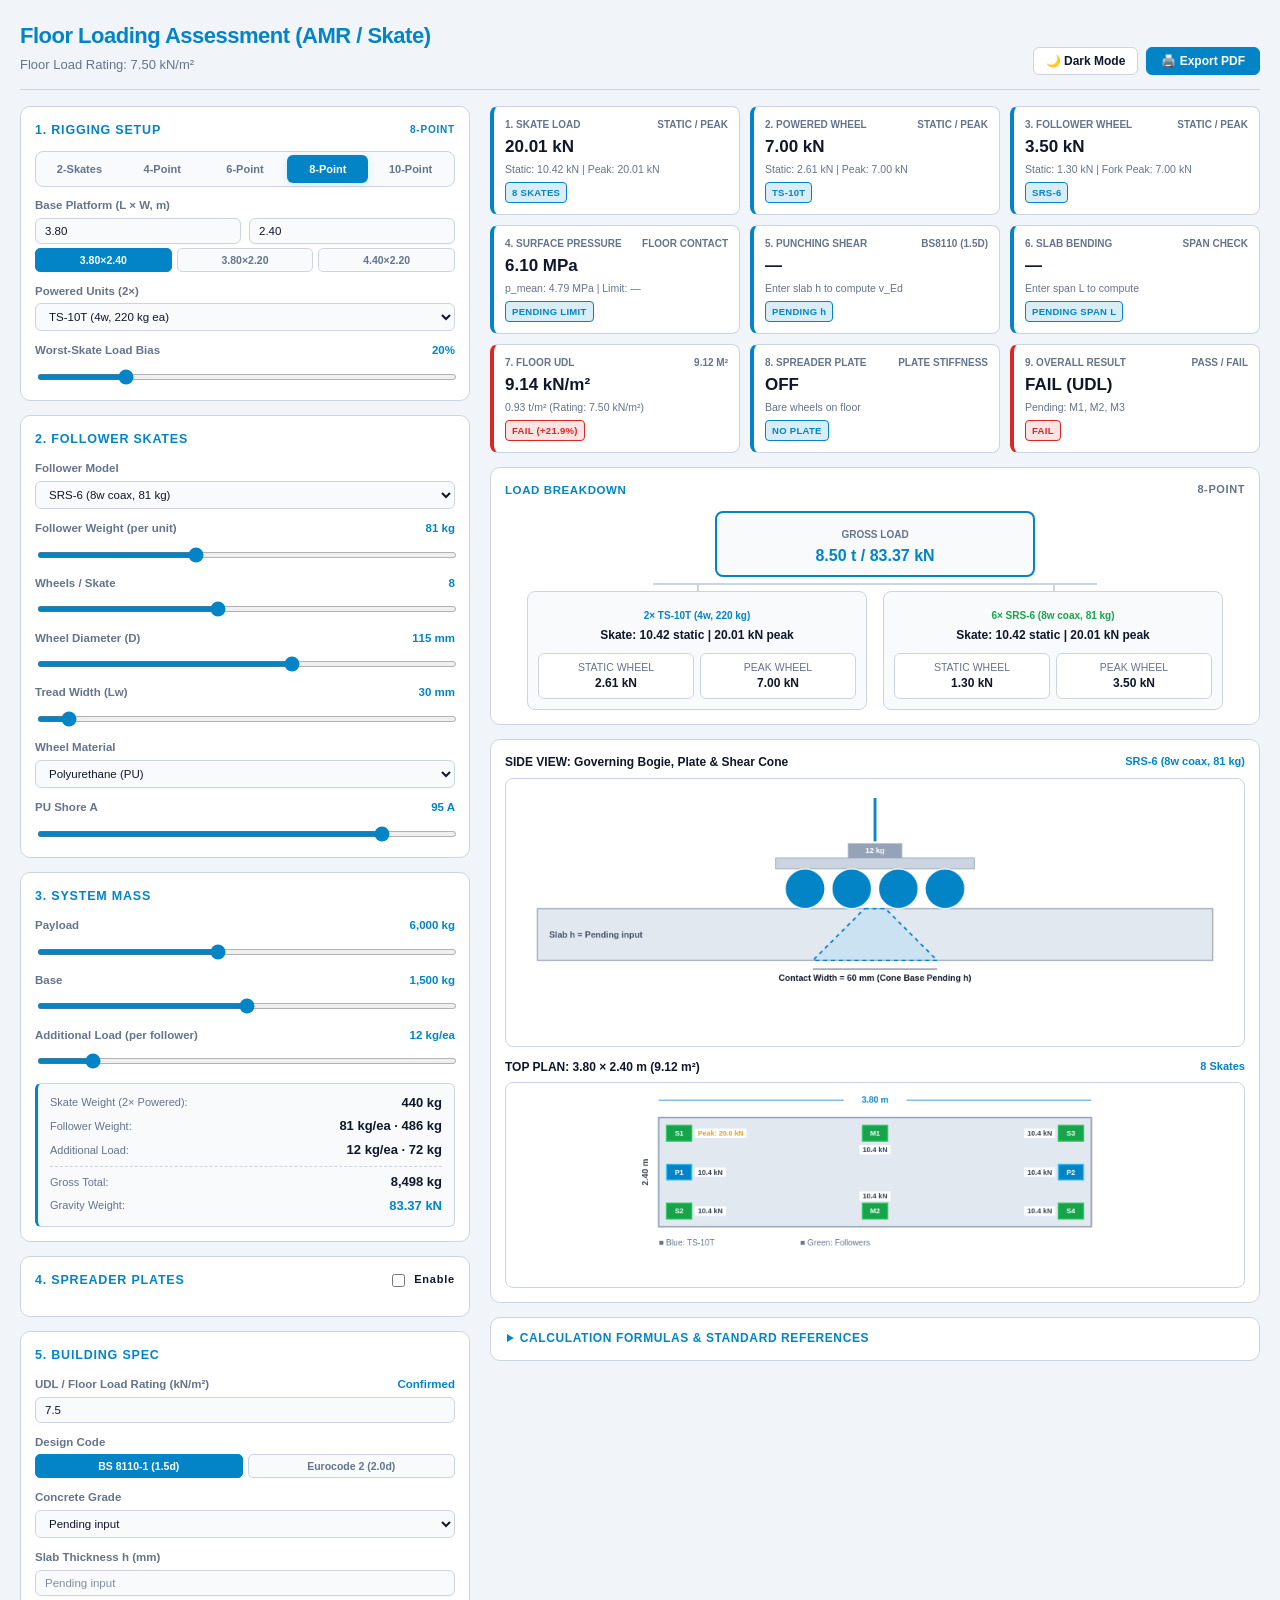
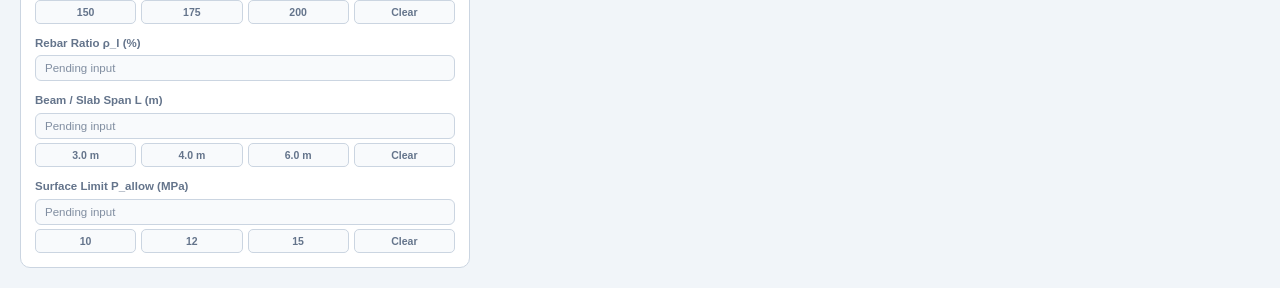
==== commit 808a1bba: "fix: align 8-point layout, simplify UI copy, and fix revise audit items" ====
--- a/index.html
+++ b/index.html
@@ -3,18 +3,18 @@
 <head>
   <meta charset="UTF-8">
   <meta name="viewport" content="width=device-width, initial-scale=1.0">
-  <title>Machinery Transit & Slab Simulator</title>
-  <meta name="description" content="Machinery transit load and suspended slab verification simulator (BS 8110-1 / Eurocode 2).">
+  <title>Floor Loading Assessment — AMR / Skate</title>
+  <meta name="description" content="Floor loading assessment simulator for AMR and heavy-duty machine skates.">
   <meta name="theme-color" content="#0b1120">
   <link rel="icon" type="image/svg+xml" href="data:image/svg+xml,<svg xmlns='http://www.w3.org/2000/svg' viewBox='0 0 100 100'><rect width='100' height='100' rx='20' fill='%230284c7'/><text y='.9em' font-size='70' x='15'>⚙️</text></svg>">
-  <link rel="stylesheet" href="style.css?v=6">
+  <link rel="stylesheet" href="style.css?v=9">
 </head>
 <body>
 
 <header class="header">
   <div>
-    <h1>Machinery Transit & Slab Simulator</h1>
-    <p>Floor Rating: 7.50 kN/m² | Modes 1–3 Evaluated on Building Spec Inputs</p>
+    <h1>Floor Loading Assessment (AMR / Skate)</h1>
+    <p id="lblHeaderSub">Floor Load Rating: 7.50 kN/m²</p>
   </div>
   <div class="header-actions">
     <button id="btnThemeToggle" class="btn-theme-toggle" type="button" aria-label="Toggle Light / Dark Mode">☀️ Light Mode</button>
@@ -259,7 +259,7 @@
       <div class="form-group">
         <label class="label-wrap" for="selectConcreteGrade">Concrete Grade</label>
         <select id="selectConcreteGrade">
-          <option value="" selected>Pending CE Input</option>
+          <option value="" selected>Pending input</option>
           <option value="C20/25">C20/25 (f_cu = 25 MPa)</option>
           <option value="C25/30">C25/30 (f_cu = 30 MPa)</option>
           <option value="C30/37">C30/37 (f_cu = 37 MPa)</option>
@@ -268,7 +268,7 @@
 
       <div class="form-group">
         <label class="label-wrap" for="inputSlabDepth">Slab Thickness h (mm)</label>
-        <input type="number" id="inputSlabDepth" min="80" max="500" step="5" placeholder="Pending CE input">
+        <input type="number" id="inputSlabDepth" min="80" max="500" step="5" placeholder="Pending input">
         <div class="btn-group" id="btnGroupSlab">
           <button class="btn-preset" data-h="150">150</button>
           <button class="btn-preset" data-h="175">175</button>
@@ -278,13 +278,13 @@
       </div>
 
       <div class="form-group">
-        <label class="label-wrap" for="inputRhoL">Tension Rebar Ratio ρ_l (%)</label>
-        <input type="number" id="inputRhoL" min="0.1" max="3.0" step="0.01" placeholder="Pending CE input">
+        <label class="label-wrap" for="inputRhoL">Rebar Ratio ρ_l (%)</label>
+        <input type="number" id="inputRhoL" min="0.1" max="3.0" step="0.01" placeholder="Pending input">
       </div>
 
       <div class="form-group">
         <label class="label-wrap" for="inputSpanL">Beam / Slab Span L (m)</label>
-        <input type="number" id="inputSpanL" min="1.0" max="15.0" step="0.1" placeholder="Pending CE input">
+        <input type="number" id="inputSpanL" min="1.0" max="15.0" step="0.1" placeholder="Pending input">
         <div class="btn-group" id="btnGroupSpan">
           <button class="btn-preset" data-span="3.0">3.0 m</button>
           <button class="btn-preset" data-span="4.0">4.0 m</button>
@@ -295,7 +295,7 @@
 
       <div class="form-group">
         <label class="label-wrap" for="inputFloorStress">Surface Limit P_allow (MPa)</label>
-        <input type="number" id="inputFloorStress" min="1" max="50" step="0.5" placeholder="Pending CE input">
+        <input type="number" id="inputFloorStress" min="1" max="50" step="0.5" placeholder="Pending input">
         <div class="btn-group" id="btnGroupStress">
           <button class="btn-preset" data-stress="10">10</button>
           <button class="btn-preset" data-stress="12">12</button>
@@ -334,42 +334,42 @@
       </div>
 
       <div class="dash-card" id="cardPressure">
-        <div class="meta"><span>4. MODE 1: SURFACE</span><span>Hertz+Gent</span></div>
+        <div class="meta"><span>4. SURFACE PRESSURE</span><span>Floor Contact</span></div>
         <div class="main-val" id="valPressure">—</div>
         <div class="sub" id="subPressure">—</div>
         <div class="status-badge status-info" id="badgePressure">PENDING</div>
       </div>
 
       <div class="dash-card" id="cardPunch">
-        <div class="meta"><span>5. MODE 2: SHEAR</span><span id="tagPunchCode">BS 8110</span></div>
+        <div class="meta"><span>5. PUNCHING SHEAR</span><span id="tagPunchCode">BS 8110</span></div>
         <div class="main-val" id="valPunch">—</div>
         <div class="sub" id="subPunch">—</div>
         <div class="status-badge status-info" id="badgePunch">PENDING</div>
       </div>
 
       <div class="dash-card" id="cardBending">
-        <div class="meta"><span>6. MODE 3: BENDING</span><span>Method B</span></div>
+        <div class="meta"><span>6. SLAB BENDING</span><span>Span Check</span></div>
         <div class="main-val" id="valBending">—</div>
         <div class="sub" id="subBending">—</div>
         <div class="status-badge status-info" id="badgeBending">PENDING</div>
       </div>
 
       <div class="dash-card" id="cardUdl">
-        <div class="meta"><span>7. FOOTPRINT UDL</span><span id="tagUdlArea">9.12 m²</span></div>
+        <div class="meta"><span>7. FLOOR UDL</span><span id="tagUdlArea">9.12 m²</span></div>
         <div class="main-val" id="valUdl">—</div>
         <div class="sub" id="subUdl">Rating: 7.50 kN/m²</div>
         <div class="status-badge status-info" id="badgeUdl">—</div>
       </div>
 
       <div class="dash-card" id="cardRigidity">
-        <div class="meta"><span>8. SPREADER PLATE</span><span>AISC DG1</span></div>
+        <div class="meta"><span>8. SPREADER PLATE</span><span>Plate Stiffness</span></div>
         <div class="main-val" id="valRigidity">—</div>
         <div class="sub" id="subRigidity">—</div>
         <div class="status-badge status-info" id="badgeRigidity">—</div>
       </div>
 
       <div class="dash-card" id="cardVerdict">
-        <div class="meta"><span>9. EVALUATION</span><span>Rating + CE</span></div>
+        <div class="meta"><span>9. OVERALL RESULT</span><span>Pass / Fail</span></div>
         <div class="main-val" id="valVerdict">—</div>
         <div class="sub" id="subVerdict">—</div>
         <div class="status-badge status-info" id="badgeVerdict">—</div>
@@ -414,7 +414,7 @@
 
     <!-- FORMULAS & STANDARDS DRAWER -->
     <details class="assumptions-box">
-      <summary>Engineering Methodology, Textbook Equations & Standard References</summary>
+      <summary>Calculation Formulas &amp; Standard References</summary>
       <div class="formula-grid">
 
         <!-- 1. MASS, UDL & SKATE BIAS -->
@@ -465,7 +465,7 @@
               <span class="eq-num">(2.2)</span>
             </div>
             <div class="eq-row">
-              <span class="math"><i>p</i><sub>mean</sub> = <span class="frac"><span class="num"><i>F</i></span><span class="den"><i>A</i></span></span>, &nbsp; <i>p</i><sub>max</sub> = 1.273 <i>p</i><sub>mean</sub> &le; min(<i>P</i><sub>allow</sub>, 0.4 <i>f</i><sub>cu</sub>)</span>
+              <span class="math"><i>p</i><sub>mean</sub> = <span class="frac"><span class="num"><i>F</i></span><span class="den"><i>A</i></span></span>, &nbsp; <i>p</i><sub>max</sub> = 1.273 <i>p</i><sub>mean</sub> &le; min(<i>P</i><sub>allow</sub>, 0.4 <i>f</i><sub>cu</sub>) <small class="eq-note">(plate: <i>p</i><sub>max</sub> = <i>p</i><sub>mean</sub>)</small></span>
               <span class="eq-num">(2.3)</span>
             </div>
           </div>
@@ -486,11 +486,11 @@
               <span class="eq-num">(3.1)</span>
             </div>
             <div class="eq-row">
-              <span class="math"><b>BS 8110 (1.5<i>d</i>):</b> <i>u</i><sub>1</sub> = <i>u</i><sub>0</sub> + 12<i>d</i>, &nbsp; <i>v</i><sub>c</sub> = <span class="frac"><span class="num">0.79</span><span class="den">1.25</span></span>(100&rho;<sub>l</sub>)<sup>1/3</sup>(<span class="frac"><span class="num">400</span><span class="den"><i>d</i></span></span>)<sup>1/4</sup>(<span class="frac"><span class="num"><i>f</i><sub>cu</sub></span><span class="den">25</span></span>)<sup>1/3</sup></span>
+              <span class="math"><b>BS 8110 (1.5<i>d</i>):</b> <i>u</i><sub>1</sub> = <i>u</i><sub>0</sub> + 12<i>d</i>, &nbsp; <i>v</i><sub>c</sub> = <span class="frac"><span class="num">0.79</span><span class="den">1.25</span></span>(100&rho;<sub>l</sub>)<sup>1/3</sup>(<span class="frac"><span class="num">400</span><span class="den"><i>d</i></span></span>)<sup>1/4</sup>(<span class="frac"><span class="num"><i>f</i><sub>cu</sub></span><span class="den">25</span></span>)<sup>1/3</sup>, &nbsp; <i>v</i><sub>max</sub> = min(0.8&radic;<i>f</i><sub>cu</sub>, 5)</span>
               <span class="eq-num">(3.2)</span>
             </div>
             <div class="eq-row">
-              <span class="math"><b>EC2 (2.0<i>d</i>):</b> <i>u</i><sub>1</sub> = <i>u</i><sub>0</sub> + 4&pi;<i>d</i>, &nbsp; <i>v</i><sub>Rd,c</sub> = max(0.12 <i>k</i>(100&rho;<sub>l</sub> <i>f</i><sub>ck</sub>)<sup>1/3</sup>, 0.035 <i>k</i><sup>3/2</sup><i>f</i><sub>ck</sub><sup>1/2</sup>)</span>
+              <span class="math"><b>EC2 (2.0<i>d</i>):</b> <i>u</i><sub>1</sub> = <i>u</i><sub>0</sub> + 4&pi;<i>d</i>, &nbsp; <i>v</i><sub>Rd,c</sub> = max(0.12 <i>k</i>(100&rho;<sub>l</sub> <i>f</i><sub>ck</sub>)<sup>1/3</sup>, 0.035 <i>k</i><sup>3/2</sup><i>f</i><sub>ck</sub><sup>1/2</sup>), &nbsp; <i>v</i><sub>Rd,max</sub> = 0.4&nu;<i>f</i><sub>cd</sub></span>
               <span class="eq-num">(3.3)</span>
             </div>
           </div>
@@ -507,7 +507,7 @@
           </p>
           <div class="eq-card">
             <div class="eq-row">
-              <span class="math"><i>M</i><sub>UDL,bench</sub> = <span class="frac"><span class="num"><i>q</i><sub>rating</sub> &middot; <i>L</i><sup>2</sup></span><span class="den">8</span></span>, &nbsp; <i>b</i><sub>e</sub> = <i>b</i><sub>load</sub> + 2.4<i>a</i><sub>k</sub>(1 &minus; <span class="frac"><span class="num"><i>a</i><sub>k</sub></span><span class="den"><i>L</i></span></span>)</span>
+              <span class="math"><i>M</i><sub>UDL,bench</sub> = <span class="frac"><span class="num"><i>q</i><sub>rating</sub> &middot; <i>L</i><sup>2</sup></span><span class="den">8</span></span>, &nbsp; <i>b</i><sub>e</sub> = min(<i>W</i><sub>base</sub>, <i>b</i><sub>load</sub> + 2.4<i>a</i><sub>k</sub>(1 &minus; <span class="frac"><span class="num"><i>a</i><sub>k</sub></span><span class="den"><i>L</i></span></span>)) <small class="eq-note">(single-rail strip)</small></span>
               <span class="eq-num">(4.1)</span>
             </div>
             <div class="eq-row">
@@ -527,6 +527,6 @@
   </section>
 </main>
 
-<script type="module" src="js/main.js?v=6"></script>
+<script type="module" src="js/main.js?v=9"></script>
 </body>
 </html>
--- a/style.css
+++ b/style.css
@@ -660,7 +660,7 @@
     gap: 8px !important;
     margin-bottom: 12px !important;
   }
-  .panel, .canvas-panel, .dash-card, .tree-container {
+  .panel, .canvas-panel, .dash-card, .tree-container, .assumptions-box, .formula-block, .eq-card, .sub-box {
     border: 1px solid #cbd5e1 !important;
     background: #ffffff !important;
     color: #0f172a !important;
@@ -668,6 +668,12 @@
     page-break-inside: avoid;
     margin-bottom: 10px !important;
   }
+  .math, .formula-head strong, .formula-prose, .eq-num, .eq-note, .std-ref {
+    color: #0f172a !important;
+  }
+  .frac .num, .rad-over {
+    border-color: #0f172a !important;
+  }
   .dashboard-grid {
     grid-template-columns: repeat(3, 1fr) !important;
     gap: 8px !important;
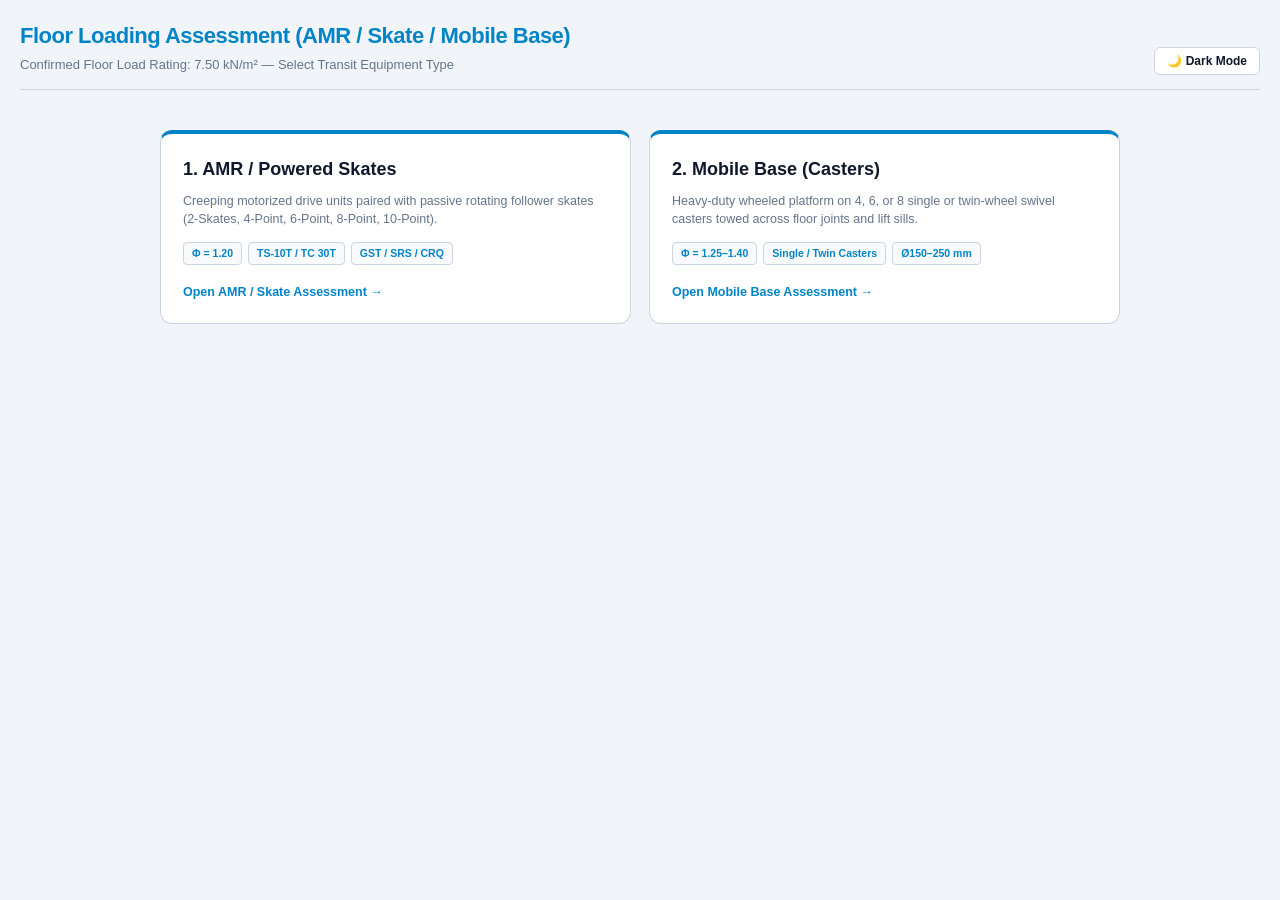
==== commit c010b655: "feat: add /mobile_base caster simulator and / setup selector" ====
--- a/index.html
+++ b/index.html
@@ -3,530 +3,53 @@
 <head>
   <meta charset="UTF-8">
   <meta name="viewport" content="width=device-width, initial-scale=1.0">
-  <title>Floor Loading Assessment — AMR / Skate</title>
-  <meta name="description" content="Floor loading assessment simulator for AMR and heavy-duty machine skates.">
+  <title>Floor Loading Assessment — Setup Selector</title>
+  <meta name="description" content="Choose transport setup for Floor Loading Assessment: AMR / Powered Skates or Mobile Base (Casters).">
   <meta name="theme-color" content="#0b1120">
   <link rel="icon" type="image/svg+xml" href="data:image/svg+xml,<svg xmlns='http://www.w3.org/2000/svg' viewBox='0 0 100 100'><rect width='100' height='100' rx='20' fill='%230284c7'/><text y='.9em' font-size='70' x='15'>⚙️</text></svg>">
-  <link rel="stylesheet" href="style.css?v=9">
+  <link rel="stylesheet" href="/style.css?v=10">
 </head>
 <body>
 
 <header class="header">
   <div>
-    <h1>Floor Loading Assessment (AMR / Skate)</h1>
-    <p id="lblHeaderSub">Floor Load Rating: 7.50 kN/m²</p>
+    <h1>Floor Loading Assessment (AMR / Skate / Mobile Base)</h1>
+    <p>Confirmed Floor Load Rating: 7.50 kN/m² — Select Transit Equipment Type</p>
   </div>
   <div class="header-actions">
     <button id="btnThemeToggle" class="btn-theme-toggle" type="button" aria-label="Toggle Light / Dark Mode">☀️ Light Mode</button>
-    <button onclick="window.print()" class="btn-action" aria-label="Export PDF">🖨️ Export PDF</button>
   </div>
 </header>
 
-<main class="app-container">
-  <!-- LEFT: CONTROLS -->
-  <section class="controls-col" aria-label="Controls">
+<main class="landing-wrap">
+  <div class="landing-grid">
+    <a class="landing-card" href="/amr/">
+      <h2>1. AMR / Powered Skates</h2>
+      <p>Creeping motorized drive units paired with passive rotating follower skates (2-Skates, 4-Point, 6-Point, 8-Point, 10-Point).</p>
+      <div class="landing-meta">
+        <span class="landing-tag">Φ = 1.20</span>
+        <span class="landing-tag">TS-10T / TC 30T</span>
+        <span class="landing-tag">GST / SRS / CRQ</span>
+      </div>
+      <div class="landing-cta">Open AMR / Skate Assessment →</div>
+    </a>
 
-    <!-- 1. RIGGING SETUP -->
-    <div class="panel">
-      <div class="panel-title">
-        <span>1. Rigging Setup</span>
-        <span style="font-size:10px; color:var(--accent);" id="lblSetupSummary">8-Point</span>
+    <a class="landing-card" href="/mobile_base/">
+      <h2>2. Mobile Base (Casters)</h2>
+      <p>Heavy-duty wheeled platform on 4, 6, or 8 single or twin-wheel swivel casters towed across floor joints and lift sills.</p>
+      <div class="landing-meta">
+        <span class="landing-tag">Φ = 1.25–1.40</span>
+        <span class="landing-tag">Single / Twin Casters</span>
+        <span class="landing-tag">Ø150–250 mm</span>
       </div>
-      <div class="setup-toggle" role="tablist" aria-label="Rigging Configuration">
-        <button class="setup-btn" id="btnSetup1" role="tab" aria-selected="false">2-Skates</button>
-        <button class="setup-btn" id="btnSetup2" role="tab" aria-selected="false">4-Point</button>
-        <button class="setup-btn" id="btnSetup3" role="tab" aria-selected="false">6-Point</button>
-        <button class="setup-btn active" id="btnSetup4" role="tab" aria-selected="true">8-Point</button>
-        <button class="setup-btn" id="btnSetup5" role="tab" aria-selected="false">10-Point</button>
-      </div>
-
-      <div class="form-group" style="margin-top:10px;">
-        <span class="label-wrap">Base Platform (L × W, m)</span>
-        <div class="input-row-2">
-          <div>
-            <input type="number" id="inputPlatL" min="1.0" max="10.0" step="0.1" value="3.80" aria-label="Base Length (m)">
-          </div>
-          <div>
-            <input type="number" id="inputPlatW" min="1.0" max="5.0" step="0.1" value="2.40" aria-label="Base Width (m)">
-          </div>
-        </div>
-        <div class="btn-group" id="btnGroupPlatform" role="group" aria-label="Platform Base Presets">
-          <button class="btn-preset active" data-l="3.80" data-w="2.40">3.80×2.40</button>
-          <button class="btn-preset" data-l="3.80" data-w="2.20">3.80×2.20</button>
-          <button class="btn-preset" data-l="4.40" data-w="2.20">4.40×2.20</button>
-        </div>
-      </div>
-
-      <div class="form-group">
-        <label class="label-wrap" for="selectPoweredModel">Powered Units (2×)</label>
-        <select id="selectPoweredModel">
-          <option value="TS-10T" selected>TS-10T (4w, 220 kg ea)</option>
-          <option value="TC-30T">TC 30Ton (8w, 385 kg ea)</option>
-        </select>
-      </div>
-
-      <div class="form-group" id="biasGroup">
-        <div class="label-wrap">
-          <label for="inputSkateBias">Worst-Skate Load Bias</label>
-          <span class="val" id="lblSkateBias">20%</span>
-        </div>
-        <input type="range" id="inputSkateBias" min="10" max="60" step="1" value="20">
-      </div>
-    </div>
-
-    <!-- 2. FOLLOWER SKATES (UPPER MASS SECTION) -->
-    <div class="panel" id="panelFollower">
-      <div class="panel-title"><span>2. Follower Skates</span></div>
-      <div class="form-group">
-        <label class="label-wrap" for="selectFollowerModel">Follower Model</label>
-        <select id="selectFollowerModel">
-          <optgroup label="GST Series">
-            <option value="GST-8">GST-8 (6w, 28 kg)</option>
-            <option value="GST-12">GST-12 (8w, 38 kg)</option>
-          </optgroup>
-          <optgroup label="SRS Series">
-            <option value="SRS-6" selected>SRS-6 (8w coax, 81 kg)</option>
-            <option value="SRS-10">SRS-10 (4w, 95 kg)</option>
-          </optgroup>
-          <optgroup label="CRQ Series">
-            <option value="CRQ-8">CRQ-8 (8w coax, 85 kg)</option>
-          </optgroup>
-          <optgroup label="Manual">
-            <option value="CUSTOM">Custom Follower</option>
-          </optgroup>
-        </select>
-      </div>
-
-      <div class="form-group">
-        <div class="label-wrap"><label for="inputFollowerWeight">Follower Weight (per unit)</label><span class="val" id="lblFollowerWeight">81 kg</span></div>
-        <input type="range" id="inputFollowerWeight" min="10" max="200" step="1" value="81">
-      </div>
-      <div class="form-group">
-        <div class="label-wrap"><label for="inputFollowerWheels">Wheels / Skate</label><span class="val" id="lblFollowerWheels">8</span></div>
-        <input type="range" id="inputFollowerWheels" min="2" max="16" step="2" value="8">
-      </div>
-      <div class="form-group">
-        <div class="label-wrap"><label for="inputFollowerDia">Wheel Diameter (D)</label><span class="val" id="lblFollowerDia">115 mm</span></div>
-        <input type="range" id="inputFollowerDia" min="60" max="150" step="5" value="115">
-      </div>
-      <div class="form-group">
-        <div class="label-wrap"><label for="inputFollowerWidth">Tread Width (Lw)</label><span class="val" id="lblFollowerWidth">30 mm</span></div>
-        <input type="range" id="inputFollowerWidth" min="25" max="110" step="5" value="30">
-      </div>
-      <div class="form-group">
-        <label class="label-wrap" for="selectFollowerMat">Wheel Material</label>
-        <select id="selectFollowerMat">
-          <option value="pu" selected>Polyurethane (PU)</option>
-          <option value="nylon">Nylon PA6</option>
-          <option value="steel">Cast Steel</option>
-        </select>
-      </div>
-      <div class="form-group" id="shoreAGroup">
-        <div class="label-wrap"><label for="inputShoreA">PU Shore A</label><span class="val" id="lblShoreA">95 A</span></div>
-        <input type="range" id="inputShoreA" min="80" max="98" step="1" value="95">
-      </div>
-    </div>
-
-    <!-- 3. SYSTEM MASS -->
-    <div class="panel">
-      <div class="panel-title"><span>3. System Mass</span></div>
-      <div class="form-group">
-        <div class="label-wrap"><label for="inputPnmMass">Payload</label><span class="val" id="lblPnmMass">6,000 kg</span></div>
-        <input type="range" id="inputPnmMass" min="3000" max="10000" step="250" value="6000">
-      </div>
-      <div class="form-group">
-        <div class="label-wrap"><label for="inputBaseMass">Base</label><span class="val" id="lblBaseMass">1,500 kg</span></div>
-        <input type="range" id="inputBaseMass" min="0" max="3000" step="100" value="1500">
-      </div>
-      <div class="form-group">
-        <div class="label-wrap"><label for="inputAddLoad">Additional Load (per follower)</label><span class="val" id="lblAddLoad">12 kg/ea</span></div>
-        <input type="range" id="inputAddLoad" min="0" max="100" step="1" value="12">
-      </div>
-
-      <div class="sub-box sub-box-highlight">
-        <div class="sub-box-row">
-          <span>Skate Weight (2× Powered):</span>
-          <strong id="lblPoweredWeightSum">440 kg</strong>
-        </div>
-        <div class="sub-box-row">
-          <span>Follower Weight:</span>
-          <strong id="lblFollowerWeightSum">81 kg/ea · 486 kg</strong>
-        </div>
-        <div class="sub-box-row">
-          <span>Additional Load:</span>
-          <strong id="lblAddLoadSum">12 kg/ea · 72 kg</strong>
-        </div>
-        <div class="sub-box-divider">
-          <div class="sub-box-row">
-            <span>Gross Total:</span>
-            <strong id="lblTotalGrossMass">8,498 kg</strong>
-          </div>
-          <div class="sub-box-row">
-            <span>Gravity Weight:</span>
-            <strong id="lblTotalGrossWeight" class="val-accent">83.37 kN</strong>
-          </div>
-        </div>
-      </div>
-    </div>
-
-    <!-- 4. SPREADER PLATES -->
-    <div class="panel">
-      <div class="panel-title">
-        <span>4. Spreader Plates</span>
-        <label style="display:flex; align-items:center; gap:6px; cursor:pointer; text-transform:none; font-size:11px;">
-          <input type="checkbox" id="checkPlateEnable" style="accent-color:var(--accent); cursor:pointer;">
-          <strong style="color:var(--text-primary);">Enable</strong>
-        </label>
-      </div>
-
-      <div id="plateControls" style="display:none;">
-        <div class="form-group">
-          <label class="label-wrap" for="selectPlateSteel">Plate Material</label>
-          <select id="selectPlateSteel">
-            <option value="ss400" selected>SS400 / S275JR Mild Steel (fy 275 MPa)</option>
-            <option value="s355">S355J2 / A572-50 High-Strength Steel (fy 355 MPa)</option>
-            <option value="strenx700">Strenx 700 Structural Steel (fy 700 MPa)</option>
-            <option value="hardox450">Hardox 450 Abrasion-Resistant Steel (fy 1,200 MPa)</option>
-            <option value="al6061">Aluminum 6061-T6 Alloy (fy 276 MPa)</option>
-            <option value="al7075">Aluminum 7075-T6 Aerospace Alloy (fy 505 MPa)</option>
-            <option value="cfrp">Carbon Fiber Composite CFRP (fy 600 MPa)</option>
-            <option value="g10">G10 / FR-4 Fiberglass Epoxy (fy 340 MPa)</option>
-            <option value="uhmwpe">UHMWPE Polymer Sheet (fy 25 MPa)</option>
-            <option value="plywood">Phenolic Birch Plywood (fy 35 MPa)</option>
-          </select>
-        </div>
-
-        <div class="form-group">
-          <span class="label-wrap">Sheet Preset</span>
-          <div class="btn-group" id="btnGroupPlates" style="flex-wrap: wrap;">
-            <button class="btn-preset" data-w="300" data-l="300">300×300</button>
-            <button class="btn-preset active" data-w="610" data-l="2440">610×2440</button>
-            <button class="btn-preset" data-w="1220" data-l="2440">1220×2440</button>
-            <button class="btn-preset" data-w="1000" data-l="2000">1000×2000</button>
-          </div>
-        </div>
-
-        <div class="form-group">
-          <div class="label-wrap"><label for="inputPlateWidth">Width (W)</label><span class="val" id="lblPlateWidth">610 mm</span></div>
-          <input type="range" id="inputPlateWidth" min="250" max="1500" step="25" value="610">
-        </div>
-        <div class="form-group">
-          <div class="label-wrap"><label for="inputPlateLength">Length (L)</label><span class="val" id="lblPlateLength">2,440 mm</span></div>
-          <input type="range" id="inputPlateLength" min="300" max="3000" step="50" value="2440">
-        </div>
-        <div class="form-group">
-          <div class="label-wrap"><label for="inputPlateThick">Thickness (t)</label><span class="val" id="lblPlateThick">10 mm</span></div>
-          <input type="range" id="inputPlateThick" min="2" max="60" step="1" value="10">
-        </div>
-
-        <div class="sub-box sub-box-highlight">
-          <div class="sub-box-row">
-            <span>Min Width (2h):</span>
-            <strong id="lblRecWidth" class="val-accent">—</strong>
-          </div>
-          <div class="sub-box-row">
-            <span>Min Thickness (t_req):</span>
-            <strong id="lblRecThick" class="val-warn">—</strong>
-          </div>
-          <div class="sub-box-divider">
-            <div class="sub-box-row">
-              <span>Sheet Mass:</span>
-              <strong id="lblPlateHandlingWeight">—</strong>
-            </div>
-            <div id="lblHandlingBadge" style="font-size:10.5px; margin-top:2px;">—</div>
-          </div>
-        </div>
-      </div>
-    </div>
-
-    <!-- 5. BUILDING SPEC -->
-    <div class="panel">
-      <div class="panel-title"><span>5. Building Spec</span></div>
-
-      <div class="form-group">
-        <div class="label-wrap"><label for="inputUdlLimit">UDL / Floor Load Rating (kN/m²)</label><span class="val">Confirmed</span></div>
-        <input type="number" id="inputUdlLimit" min="0.5" max="30" step="0.1" value="7.5">
-      </div>
-
-      <div class="form-group">
-        <span class="label-wrap">Design Code</span>
-        <div class="btn-group" id="btnGroupCode">
-          <button class="btn-preset active" data-code="BS8110">BS 8110-1 (1.5d)</button>
-          <button class="btn-preset" data-code="EC2">Eurocode 2 (2.0d)</button>
-        </div>
-      </div>
-
-      <div class="form-group">
-        <label class="label-wrap" for="selectConcreteGrade">Concrete Grade</label>
-        <select id="selectConcreteGrade">
-          <option value="" selected>Pending input</option>
-          <option value="C20/25">C20/25 (f_cu = 25 MPa)</option>
-          <option value="C25/30">C25/30 (f_cu = 30 MPa)</option>
-          <option value="C30/37">C30/37 (f_cu = 37 MPa)</option>
-        </select>
-      </div>
-
-      <div class="form-group">
-        <label class="label-wrap" for="inputSlabDepth">Slab Thickness h (mm)</label>
-        <input type="number" id="inputSlabDepth" min="80" max="500" step="5" placeholder="Pending input">
-        <div class="btn-group" id="btnGroupSlab">
-          <button class="btn-preset" data-h="150">150</button>
-          <button class="btn-preset" data-h="175">175</button>
-          <button class="btn-preset" data-h="200">200</button>
-          <button class="btn-preset" data-h="">Clear</button>
-        </div>
-      </div>
-
-      <div class="form-group">
-        <label class="label-wrap" for="inputRhoL">Rebar Ratio ρ_l (%)</label>
-        <input type="number" id="inputRhoL" min="0.1" max="3.0" step="0.01" placeholder="Pending input">
-      </div>
-
-      <div class="form-group">
-        <label class="label-wrap" for="inputSpanL">Beam / Slab Span L (m)</label>
-        <input type="number" id="inputSpanL" min="1.0" max="15.0" step="0.1" placeholder="Pending input">
-        <div class="btn-group" id="btnGroupSpan">
-          <button class="btn-preset" data-span="3.0">3.0 m</button>
-          <button class="btn-preset" data-span="4.0">4.0 m</button>
-          <button class="btn-preset" data-span="6.0">6.0 m</button>
-          <button class="btn-preset" data-span="">Clear</button>
-        </div>
-      </div>
-
-      <div class="form-group">
-        <label class="label-wrap" for="inputFloorStress">Surface Limit P_allow (MPa)</label>
-        <input type="number" id="inputFloorStress" min="1" max="50" step="0.5" placeholder="Pending input">
-        <div class="btn-group" id="btnGroupStress">
-          <button class="btn-preset" data-stress="10">10</button>
-          <button class="btn-preset" data-stress="12">12</button>
-          <button class="btn-preset" data-stress="15">15</button>
-          <button class="btn-preset" data-stress="">Clear</button>
-        </div>
-      </div>
-    </div>
-
-  </section>
-
-  <!-- RIGHT: RESULTS & VISUALIZATIONS -->
-  <section class="visuals-col" aria-label="Results">
-
-    <!-- 9 METRIC CARDS (3x3) -->
-    <div class="dashboard-grid" role="region" aria-label="Structural Metrics">
-      <div class="dash-card card-info" id="cardSkateLoad">
-        <div class="meta"><span>1. SKATE LOAD</span><span>Static / Peak</span></div>
-        <div class="main-val" id="valSkateLoad">—</div>
-        <div class="sub" id="subSkateLoad">—</div>
-        <div class="status-badge status-info" id="badgeSkateLoad">IMPOSED</div>
-      </div>
-
-      <div class="dash-card card-info" id="cardPowWheel">
-        <div class="meta"><span>2. POWERED WHEEL</span><span>Static / Peak</span></div>
-        <div class="main-val" id="valPowWheel">—</div>
-        <div class="sub" id="subPowWheel">—</div>
-        <div class="status-badge status-info" id="badgePowWheel">IMPOSED</div>
-      </div>
-
-      <div class="dash-card card-info" id="cardFolWheel">
-        <div class="meta"><span>3. FOLLOWER WHEEL</span><span>Static / Peak</span></div>
-        <div class="main-val" id="valFolWheel">—</div>
-        <div class="sub" id="subFolWheel">—</div>
-        <div class="status-badge status-info" id="badgeFolWheel">IMPOSED</div>
-      </div>
-
-      <div class="dash-card" id="cardPressure">
-        <div class="meta"><span>4. SURFACE PRESSURE</span><span>Floor Contact</span></div>
-        <div class="main-val" id="valPressure">—</div>
-        <div class="sub" id="subPressure">—</div>
-        <div class="status-badge status-info" id="badgePressure">PENDING</div>
-      </div>
-
-      <div class="dash-card" id="cardPunch">
-        <div class="meta"><span>5. PUNCHING SHEAR</span><span id="tagPunchCode">BS 8110</span></div>
-        <div class="main-val" id="valPunch">—</div>
-        <div class="sub" id="subPunch">—</div>
-        <div class="status-badge status-info" id="badgePunch">PENDING</div>
-      </div>
-
-      <div class="dash-card" id="cardBending">
-        <div class="meta"><span>6. SLAB BENDING</span><span>Span Check</span></div>
-        <div class="main-val" id="valBending">—</div>
-        <div class="sub" id="subBending">—</div>
-        <div class="status-badge status-info" id="badgeBending">PENDING</div>
-      </div>
-
-      <div class="dash-card" id="cardUdl">
-        <div class="meta"><span>7. FLOOR UDL</span><span id="tagUdlArea">9.12 m²</span></div>
-        <div class="main-val" id="valUdl">—</div>
-        <div class="sub" id="subUdl">Rating: 7.50 kN/m²</div>
-        <div class="status-badge status-info" id="badgeUdl">—</div>
-      </div>
-
-      <div class="dash-card" id="cardRigidity">
-        <div class="meta"><span>8. SPREADER PLATE</span><span>Plate Stiffness</span></div>
-        <div class="main-val" id="valRigidity">—</div>
-        <div class="sub" id="subRigidity">—</div>
-        <div class="status-badge status-info" id="badgeRigidity">—</div>
-      </div>
-
-      <div class="dash-card" id="cardVerdict">
-        <div class="meta"><span>9. OVERALL RESULT</span><span>Pass / Fail</span></div>
-        <div class="main-val" id="valVerdict">—</div>
-        <div class="sub" id="subVerdict">—</div>
-        <div class="status-badge status-info" id="badgeVerdict">—</div>
-      </div>
-    </div>
-
-    <!-- LOAD TREE -->
-    <div class="tree-container" role="region" aria-label="Load Breakdown">
-      <div class="tree-title">
-        <span>Load Breakdown</span>
-        <span style="color:var(--text-secondary); font-size:11px;" id="lblTreeModeTag">8-POINT</span>
-      </div>
-      <div class="tree-node-root">
-        <span style="font-size:10px; color:var(--text-secondary); text-transform:uppercase; font-weight:700;">Gross Load</span>
-        <div style="font-size:16px; font-weight:800; color:var(--accent);" id="treeRootVal">—</div>
-      </div>
-      <div class="tree-branches" id="treeBranchWrap"></div>
-    </div>
-
-    <!-- CANVASES -->
-    <div class="canvas-panel" role="region" aria-label="Diagrams">
-      <div>
-        <div style="font-size:12px; font-weight:700; color:var(--text-primary); margin-bottom:6px; display:flex; justify-content:space-between;">
-          <span>SIDE VIEW: Governing Bogie, Plate & Shear Cone</span>
-          <span style="color:var(--accent); font-size:11px;" id="lblFrontElevationSub">—</span>
-        </div>
-        <div class="canvas-wrap">
-          <canvas id="frontCanvas" width="940" height="340"></canvas>
-        </div>
-      </div>
-
-      <div>
-        <div style="font-size:12px; font-weight:700; color:var(--text-primary); margin-bottom:6px; display:flex; justify-content:space-between;">
-          <span id="lblTopPlanTitle">TOP PLAN</span>
-          <span style="color:var(--accent); font-size:11px;" id="lblTopPlanSub">—</span>
-        </div>
-        <div class="canvas-wrap">
-          <canvas id="topCanvas" width="940" height="260"></canvas>
-        </div>
-      </div>
-    </div>
-
-    <!-- FORMULAS & STANDARDS DRAWER -->
-    <details class="assumptions-box">
-      <summary>Calculation Formulas &amp; Standard References</summary>
-      <div class="formula-grid">
-
-        <!-- 1. MASS, UDL & SKATE BIAS -->
-        <article class="formula-block">
-          <div class="formula-head">
-            <strong>1. Load Accumulation, UDL &amp; 3-Point Rocking</strong>
-            <span class="std-ref">EN 1991-1-1 §6.3 · EN 1991-3 · TR34 / ASTM E1155</span>
-          </div>
-          <p class="formula-prose">
-            Gravity loads accumulate top-down from payload to floor contact. Under creeping transit (&le; 5 m/min), inertial acceleration is modest (&Phi; = 1.20), whereas local 2–5 mm floor dips (TR34) unload one corner of rigid 4-point skates, shifting 35% of skate load onto the heaviest corner wheel or coaxial fork.
-          </p>
-          <div class="eq-card">
-            <div class="eq-row">
-              <span class="math"><i>M</i><sub>gross</sub> = <i>m</i><sub>pay</sub> + <i>m</i><sub>base</sub> + 2<i>m</i><sub>pow</sub> + <i>N</i><sub>fol</sub>(<i>m</i><sub>fol</sub> + <i>m</i><sub>add</sub>)</span>
-              <span class="eq-num">(1.1)</span>
-            </div>
-            <div class="eq-row">
-              <span class="math">UDL = <span class="frac"><span class="num"><i>M</i><sub>gross</sub> &middot; <i>g</i> / 1000</span><span class="den"><i>L</i><sub>base</sub> &middot; <i>W</i><sub>base</sub></span></span> &le; <i>q</i><sub>rating</sub></span>
-              <span class="eq-num">(1.2)</span>
-            </div>
-            <div class="eq-row">
-              <span class="math"><i>F</i><sub>skate,peak</sub> = <i>W</i><sub>gross</sub> &middot; max(<span class="frac"><span class="num">1</span><span class="den"><i>N</i></span></span>, Bias) &middot; &Phi;<sub>1.20</sub></span>
-              <span class="eq-num">(1.3)</span>
-            </div>
-            <div class="eq-row">
-              <span class="math"><i>F</i><sub>wheel,peak</sub> = <span class="frac"><span class="num">0.35 &middot; <i>F</i><sub>skate,peak</sub></span><span class="den"><i>w</i><sub>fork</sub></span></span> <small class="eq-note">(4w / 4-fork coax)</small> &nbsp;|&nbsp; <span class="frac"><span class="num"><i>F</i><sub>skate,peak</sub></span><span class="den">&lfloor;0.5<i>n</i><sub>w</sub>&rfloor;</span></span> <small class="eq-note">(&gt;4w inline)</small></span>
-              <span class="eq-num">(1.4)</span>
-            </div>
-          </div>
-        </article>
-
-        <!-- 2. MODE 1 -->
-        <article class="formula-block">
-          <div class="formula-head">
-            <strong>2. Mode 1 — Surface Contact Stress (0–5 mm Skin)</strong>
-            <span class="std-ref">Hertz Line Contact · Gent (1958) / ASTM D2240 · BS 8110-1 Cl. 5.2.3.4</span>
-          </div>
-          <p class="formula-prose">
-            Surface bearing checks only the top floor finish and concrete skin directly beneath a wheel or rigid spreader plate. Elastomeric wheel flattening is computed from Shore A hardness via Gent&rsquo;s relation and Hertzian line contact; peak semi-elliptic contact stress is 27.3% above mean pressure.
-          </p>
-          <div class="eq-card">
-            <div class="eq-row">
-              <span class="math"><i>E</i><sub>PU</sub> = <span class="frac"><span class="num">0.0981 (56 + 7.62336 <i>S</i>)</span><span class="den">0.137505 (254 &minus; 2.54 <i>S</i>)</span></span> [MPa], &nbsp; <span class="frac"><span class="num">1</span><span class="den"><i>E</i>*</span></span> = <span class="frac"><span class="num">1 &minus; &nu;<sub>w</sub><sup>2</sup></span><span class="den"><i>E</i><sub>w</sub></span></span> + <span class="frac"><span class="num">1 &minus; &nu;<sub>c</sub><sup>2</sup></span><span class="den"><i>E</i><sub>c</sub></span></span></span>
-              <span class="eq-num">(2.1)</span>
-            </div>
-            <div class="eq-row">
-              <span class="math"><i>b</i> = <span class="radic">&radic;<span class="rad-over"><span class="frac"><span class="num">4 <i>F R</i></span><span class="den">&pi; <i>L</i><sub>w</sub> <i>E</i>*</span></span></span></span>, &nbsp; <i>A</i> = 2<i>b L</i><sub>w</sub></span>
-              <span class="eq-num">(2.2)</span>
-            </div>
-            <div class="eq-row">
-              <span class="math"><i>p</i><sub>mean</sub> = <span class="frac"><span class="num"><i>F</i></span><span class="den"><i>A</i></span></span>, &nbsp; <i>p</i><sub>max</sub> = 1.273 <i>p</i><sub>mean</sub> &le; min(<i>P</i><sub>allow</sub>, 0.4 <i>f</i><sub>cu</sub>) <small class="eq-note">(plate: <i>p</i><sub>max</sub> = <i>p</i><sub>mean</sub>)</small></span>
-              <span class="eq-num">(2.3)</span>
-            </div>
-          </div>
-        </article>
-
-        <!-- 3. MODE 2 -->
-        <article class="formula-block">
-          <div class="formula-head">
-            <strong>3. Mode 2 — Slab Punching Shear (Full Depth <i>d</i>)</strong>
-            <span class="std-ref">BS 8110-1:1997 Cl. 3.7.7 · EN 1992-1-1 Cl. 6.4 · EN 1991-1-1</span>
-          </div>
-          <p class="formula-prose">
-            Unlike surface stress, punching shear checks whether an unreinforced concrete slab fails along a diagonal shear cone through its effective depth <i>d</i>. Coaxial wheel pairs share one combined perimeter <i>u</i><sub>0</sub>; checks apply ULS partial load factors (&gamma;<sub>f</sub> = 1.60 BS 8110, &gamma;<sub>Q</sub> = 1.50 EC2) at both <i>u</i><sub>0</sub> and the outer control perimeter <i>u</i><sub>1</sub>.
-          </p>
-          <div class="eq-card">
-            <div class="eq-row">
-              <span class="math"><i>V</i><sub>Ed</sub> = &gamma; &middot; <i>F</i><sub>cluster</sub>, &nbsp; <i>u</i><sub>0</sub> = 2(<i>a</i><sub>1</sub> + <i>a</i><sub>2</sub>), &nbsp; <i>v</i><sub>Ed,0</sub> = <span class="frac"><span class="num">&beta; <i>V</i><sub>Ed</sub></span><span class="den"><i>u</i><sub>0</sub> <i>d</i></span></span></span>
-              <span class="eq-num">(3.1)</span>
-            </div>
-            <div class="eq-row">
-              <span class="math"><b>BS 8110 (1.5<i>d</i>):</b> <i>u</i><sub>1</sub> = <i>u</i><sub>0</sub> + 12<i>d</i>, &nbsp; <i>v</i><sub>c</sub> = <span class="frac"><span class="num">0.79</span><span class="den">1.25</span></span>(100&rho;<sub>l</sub>)<sup>1/3</sup>(<span class="frac"><span class="num">400</span><span class="den"><i>d</i></span></span>)<sup>1/4</sup>(<span class="frac"><span class="num"><i>f</i><sub>cu</sub></span><span class="den">25</span></span>)<sup>1/3</sup>, &nbsp; <i>v</i><sub>max</sub> = min(0.8&radic;<i>f</i><sub>cu</sub>, 5)</span>
-              <span class="eq-num">(3.2)</span>
-            </div>
-            <div class="eq-row">
-              <span class="math"><b>EC2 (2.0<i>d</i>):</b> <i>u</i><sub>1</sub> = <i>u</i><sub>0</sub> + 4&pi;<i>d</i>, &nbsp; <i>v</i><sub>Rd,c</sub> = max(0.12 <i>k</i>(100&rho;<sub>l</sub> <i>f</i><sub>ck</sub>)<sup>1/3</sup>, 0.035 <i>k</i><sup>3/2</sup><i>f</i><sub>ck</sub><sup>1/2</sup>), &nbsp; <i>v</i><sub>Rd,max</sub> = 0.4&nu;<i>f</i><sub>cd</sub></span>
-              <span class="eq-num">(3.3)</span>
-            </div>
-          </div>
-        </article>
-
-        <!-- 4. MODE 3 & PLATE -->
-        <article class="formula-block">
-          <div class="formula-head">
-            <strong>4. Mode 3 — Slab Bending &amp; Plate Rigidity</strong>
-            <span class="std-ref">BS 8110-1 Cl. 3.5.2.2 · Method B · AISC Design Guide 1</span>
-          </div>
-          <p class="formula-prose">
-            Concentrated skate loads crossing a beam bay of span <i>L</i> are swept longitudinally and transversely using Method B to find peak moment <i>M</i><sub>max</sub> at zero shear, then dispersed over effective strip width <i>b</i><sub>e</sub> against the UDL rating benchmark. Spreader plates must exceed thickness <i>t</i><sub>req</sub> to prevent cantilever edge curling.
-          </p>
-          <div class="eq-card">
-            <div class="eq-row">
-              <span class="math"><i>M</i><sub>UDL,bench</sub> = <span class="frac"><span class="num"><i>q</i><sub>rating</sub> &middot; <i>L</i><sup>2</sup></span><span class="den">8</span></span>, &nbsp; <i>b</i><sub>e</sub> = min(<i>W</i><sub>base</sub>, <i>b</i><sub>load</sub> + 2.4<i>a</i><sub>k</sub>(1 &minus; <span class="frac"><span class="num"><i>a</i><sub>k</sub></span><span class="den"><i>L</i></span></span>)) <small class="eq-note">(single-rail strip)</small></span>
-              <span class="eq-num">(4.1)</span>
-            </div>
-            <div class="eq-row">
-              <span class="math"><i>R</i><sub>B</sub> = <span class="frac"><span class="num">&Sigma; <i>P</i><sub>i</sub> <i>a</i><sub>i</sub></span><span class="den"><i>L</i></span></span>, &nbsp; <i>M</i><sub>max</sub> = <i>R</i><sub>A</sub> <i>a</i><sub>k</sub> &minus; &Sigma;<sub><i>a</i><sub>i</sub>&lt;<i>a</i><sub>k</sub></sub> <i>P</i><sub>i</sub>(<i>a</i><sub>k</sub> &minus; <i>a</i><sub>i</sub>), &nbsp; <i>M</i><sub>imp</sub> = <span class="frac"><span class="num"><i>M</i><sub>max</sub></span><span class="den"><i>b</i><sub>e</sub></span></span></span>
-              <span class="eq-num">(4.2)</span>
-            </div>
-            <div class="eq-row">
-              <span class="math"><i>c</i> = <span class="frac"><span class="num"><i>B</i><sub>cap</sub> &minus; <i>W</i><sub>skate</sub></span><span class="den">2</span></span>, &nbsp; <i>t</i><sub>req</sub> = <i>c</i> <span class="radic">&radic;<span class="rad-over"><span class="frac"><span class="num">3 <i>p</i></span><span class="den">&sigma;<sub>allow</sub></span></span></span></span></span>
-              <span class="eq-num">(4.3)</span>
-            </div>
-          </div>
-        </article>
-
-      </div>
-    </details>
-
-  </section>
+      <div class="landing-cta">Open Mobile Base Assessment →</div>
+    </a>
+  </div>
 </main>
 
-<script type="module" src="js/main.js?v=9"></script>
+<script type="module">
+  import { initTheme } from '/js/ui_common.js?v=10';
+  initTheme(document.getElementById('btnThemeToggle'));
+</script>
 </body>
 </html>
--- a/style.css
+++ b/style.css
@@ -85,6 +85,97 @@
   display: flex;
   gap: 8px;
   align-items: center;
+  flex-wrap: wrap;
+}
+
+.nav-pills {
+  display: inline-flex;
+  background: var(--bg-panel);
+  border: 1px solid var(--border);
+  border-radius: 6px;
+  padding: 2px;
+  gap: 2px;
+}
+.nav-pill {
+  padding: 5px 10px;
+  border-radius: 4px;
+  font-size: 11.5px;
+  font-weight: 700;
+  color: var(--text-secondary);
+  text-decoration: none;
+  transition: all 0.15s ease;
+}
+.nav-pill:hover {
+  color: var(--text-primary);
+}
+.nav-pill.active {
+  background: var(--accent);
+  color: #ffffff;
+}
+
+/* Landing Selector Page */
+.landing-wrap {
+  max-width: 960px;
+  margin: 40px auto;
+}
+.landing-grid {
+  display: grid;
+  grid-template-columns: 1fr 1fr;
+  gap: 18px;
+  margin-top: 20px;
+}
+.landing-card {
+  background: var(--bg-card);
+  border: 1px solid var(--border);
+  border-top: 4px solid var(--accent);
+  border-radius: 12px;
+  padding: 22px;
+  text-decoration: none;
+  color: inherit;
+  display: flex;
+  flex-direction: column;
+  gap: 10px;
+  transition: transform 0.15s ease, border-color 0.15s ease, box-shadow 0.15s ease;
+}
+.landing-card:hover {
+  transform: translateY(-2px);
+  border-color: var(--accent);
+  box-shadow: 0 8px 24px var(--accent-glow);
+}
+.landing-card h2 {
+  margin: 0;
+  font-size: 18px;
+  color: var(--text-primary);
+}
+.landing-card p {
+  margin: 0;
+  font-size: 12.5px;
+  color: var(--text-secondary);
+}
+.landing-meta {
+  display: flex;
+  flex-wrap: wrap;
+  gap: 6px;
+  margin-top: 4px;
+}
+.landing-tag {
+  font-size: 10.5px;
+  font-weight: 700;
+  padding: 3px 8px;
+  border-radius: 4px;
+  background: var(--bg-panel);
+  border: 1px solid var(--border);
+  color: var(--accent);
+}
+.landing-cta {
+  margin-top: auto;
+  padding-top: 8px;
+  font-size: 12.5px;
+  font-weight: 700;
+  color: var(--accent);
+}
+@media (max-width: 720px) {
+  .landing-grid { grid-template-columns: 1fr; }
 }
 
 .btn-action {
@@ -629,7 +720,7 @@
     padding: 0 !important;
     font-size: 11px !important;
   }
-  .header-actions, .setup-toggle, .btn-group, input[type=range], .btn-theme-toggle {
+  .header-actions, .nav-pills, .setup-toggle, .btn-group, input[type=range], .btn-theme-toggle {
     display: none !important;
   }
   input[type=number], select {
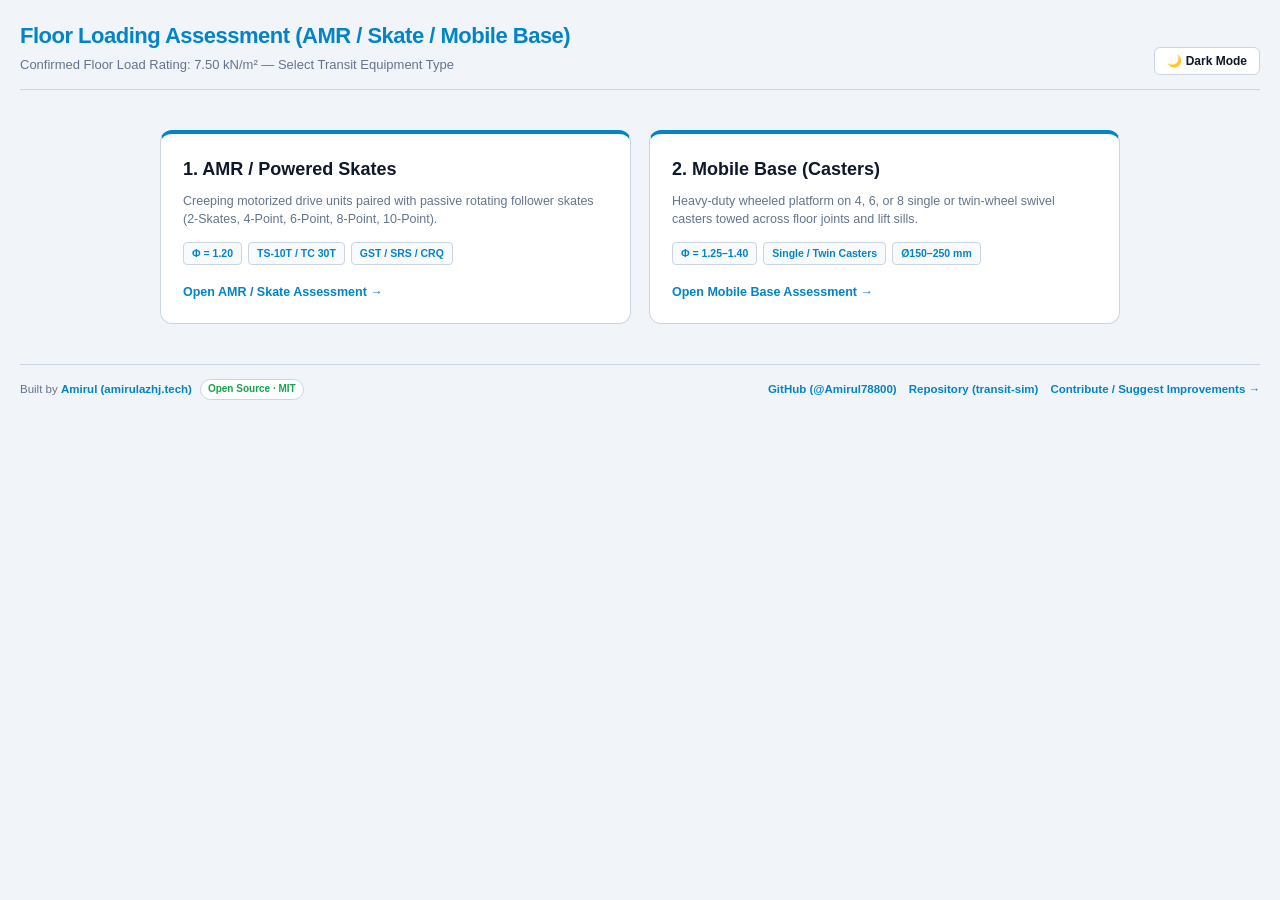
==== commit 06635f52: "chore: add README, MIT LICENSE, and open-source footer links to amirulazhj.tech & GitHub" ====
--- a/index.html
+++ b/index.html
@@ -3,11 +3,47 @@
 <head>
   <meta charset="UTF-8">
   <meta name="viewport" content="width=device-width, initial-scale=1.0">
-  <title>Floor Loading Assessment — Setup Selector</title>
-  <meta name="description" content="Choose transport setup for Floor Loading Assessment: AMR / Powered Skates or Mobile Base (Casters).">
+  <title>Floor Loading Assessment — AMR, Skate &amp; Mobile Base</title>
+  <meta name="description" content="Structural floor loading assessment simulator for AMR, heavy-duty machine skates, and caster mobile bases: UDL check (7.50 kN/m²), Hertzian surface pressure, BS 8110 / Eurocode 2 punching shear, and Method B slab bending.">
+  <meta name="keywords" content="floor loading assessment, AMR skate simulator, mobile base caster wheel load, punching shear BS 8110, Eurocode 2 slab check, Hertzian contact pressure, spreader plate">
+  <meta name="robots" content="index, follow">
+  <link rel="canonical" href="https://loadskatesim.amirulazhj.tech/">
   <meta name="theme-color" content="#0b1120">
+
+  <!-- Open Graph -->
+  <meta property="og:type" content="website">
+  <meta property="og:site_name" content="Floor Loading Assessment">
+  <meta property="og:url" content="https://loadskatesim.amirulazhj.tech/">
+  <meta property="og:title" content="Floor Loading Assessment — AMR, Skate &amp; Mobile Base">
+  <meta property="og:description" content="Verify AMR / Powered Skates and Mobile Base (Casters) against suspended concrete slab limits: UDL, Hertz + Gent surface stress, BS 8110 / EC2 punching shear, and Method B bending.">
+  <meta property="og:image" content="https://loadskatesim.amirulazhj.tech/preview.png">
+  <meta property="og:image:width" content="1200">
+  <meta property="og:image:height" content="630">
+  <meta property="og:image:alt" content="Floor Loading Assessment simulator preview showing 7.50 kN/m² UDL, 45-degree punching shear cone, 8-point skate plan, and 6-caster mobile base plan">
+
+  <!-- Twitter Card -->
+  <meta name="twitter:card" content="summary_large_image">
+  <meta name="twitter:title" content="Floor Loading Assessment — AMR, Skate &amp; Mobile Base">
+  <meta name="twitter:description" content="Verify AMR / Powered Skates and Mobile Base (Casters) against concrete slab limits with BS 8110 / EC2 punching shear and Method B bending.">
+  <meta name="twitter:image" content="https://loadskatesim.amirulazhj.tech/preview.png">
+  <meta name="twitter:image:alt" content="Floor Loading Assessment simulator preview">
+
+  <script type="application/ld+json">
+  {
+    "@context": "https://schema.org",
+    "@type": "WebApplication",
+    "name": "Floor Loading Assessment (AMR / Skate / Mobile Base)",
+    "url": "https://loadskatesim.amirulazhj.tech/",
+    "applicationCategory": "EngineeringApplication",
+    "operatingSystem": "Web",
+    "codeRepository": "https://github.com/Amirul78800/transit-sim",
+    "license": "https://opensource.org/licenses/MIT",
+    "author": { "@type": "Person", "name": "Amirul", "url": "https://amirulazhj.tech/" },
+    "description": "Structural floor loading assessment simulator for AMR, powered skates, and wheeled mobile bases on suspended concrete slabs."
+  }
+  </script>
   <link rel="icon" type="image/svg+xml" href="data:image/svg+xml,<svg xmlns='http://www.w3.org/2000/svg' viewBox='0 0 100 100'><rect width='100' height='100' rx='20' fill='%230284c7'/><text y='.9em' font-size='70' x='15'>⚙️</text></svg>">
-  <link rel="stylesheet" href="/style.css?v=10">
+  <link rel="stylesheet" href="/style.css?v=11">
 </head>
 <body>
 
@@ -47,8 +83,20 @@
   </div>
 </main>
 
+<footer class="site-footer">
+  <div class="footer-left">
+    <span>Built by <a href="https://amirulazhj.tech/" target="_blank" rel="noopener noreferrer">Amirul (amirulazhj.tech)</a></span>
+    <span class="footer-badge">Open Source · MIT</span>
+  </div>
+  <div class="footer-links">
+    <a href="https://github.com/Amirul78800" target="_blank" rel="noopener noreferrer">GitHub (@Amirul78800)</a>
+    <a href="https://github.com/Amirul78800/transit-sim" target="_blank" rel="noopener noreferrer">Repository (transit-sim)</a>
+    <a href="https://github.com/Amirul78800/transit-sim/issues" target="_blank" rel="noopener noreferrer">Contribute / Suggest Improvements →</a>
+  </div>
+</footer>
+
 <script type="module">
-  import { initTheme } from '/js/ui_common.js?v=10';
+  import { initTheme } from '/js/ui_common.js?v=11';
   initTheme(document.getElementById('btnThemeToggle'));
 </script>
 </body>
--- a/style.css
+++ b/style.css
@@ -581,7 +581,7 @@
 }
 .formula-grid {
   display: grid;
-  grid-template-columns: 1fr 1fr;
+  grid-template-columns: 1fr;
   gap: 12px;
   margin-top: 12px;
 }
@@ -687,7 +687,76 @@
   font-size: 10px;
   color: var(--text-secondary);
   flex-shrink: 0;
-}
+  display: inline-flex;
+  align-items: center;
+  gap: 6px;
+}
+.eq-res {
+  font-weight: 800;
+  color: var(--accent);
+}
+.eq-res.pass {
+  color: var(--pass);
+}
+.eq-res.fail {
+  color: var(--fail);
+}
+.eq-card-ref {
+  font-family: -apple-system, BlinkMacSystemFont, "Segoe UI", Roboto, sans-serif;
+  font-size: 9.5px;
+  font-weight: 700;
+  padding: 1px 6px;
+  border-radius: 4px;
+  background: var(--bg-panel);
+  border: 1px solid var(--border);
+  color: var(--accent);
+  white-space: nowrap;
+}
+
+/* Open Source Site Footer */
+.site-footer {
+  max-width: 1440px;
+  margin: 22px auto 4px auto;
+  padding-top: 14px;
+  border-top: 1px solid var(--border);
+  display: flex;
+  justify-content: space-between;
+  align-items: center;
+  flex-wrap: wrap;
+  gap: 10px;
+  font-size: 11.5px;
+  color: var(--text-secondary);
+}
+.footer-left {
+  display: flex;
+  align-items: center;
+  flex-wrap: wrap;
+  gap: 8px;
+}
+.footer-links {
+  display: flex;
+  align-items: center;
+  flex-wrap: wrap;
+  gap: 12px;
+}
+.site-footer a {
+  color: var(--accent);
+  text-decoration: none;
+  font-weight: 600;
+}
+.site-footer a:hover {
+  text-decoration: underline;
+}
+.footer-badge {
+  font-size: 10px;
+  font-weight: 700;
+  padding: 2px 7px;
+  border-radius: 999px;
+  background: var(--bg-card);
+  border: 1px solid var(--border);
+  color: var(--pass);
+}
+
 @media (max-width: 980px) {
   .formula-grid { grid-template-columns: 1fr; }
 }
